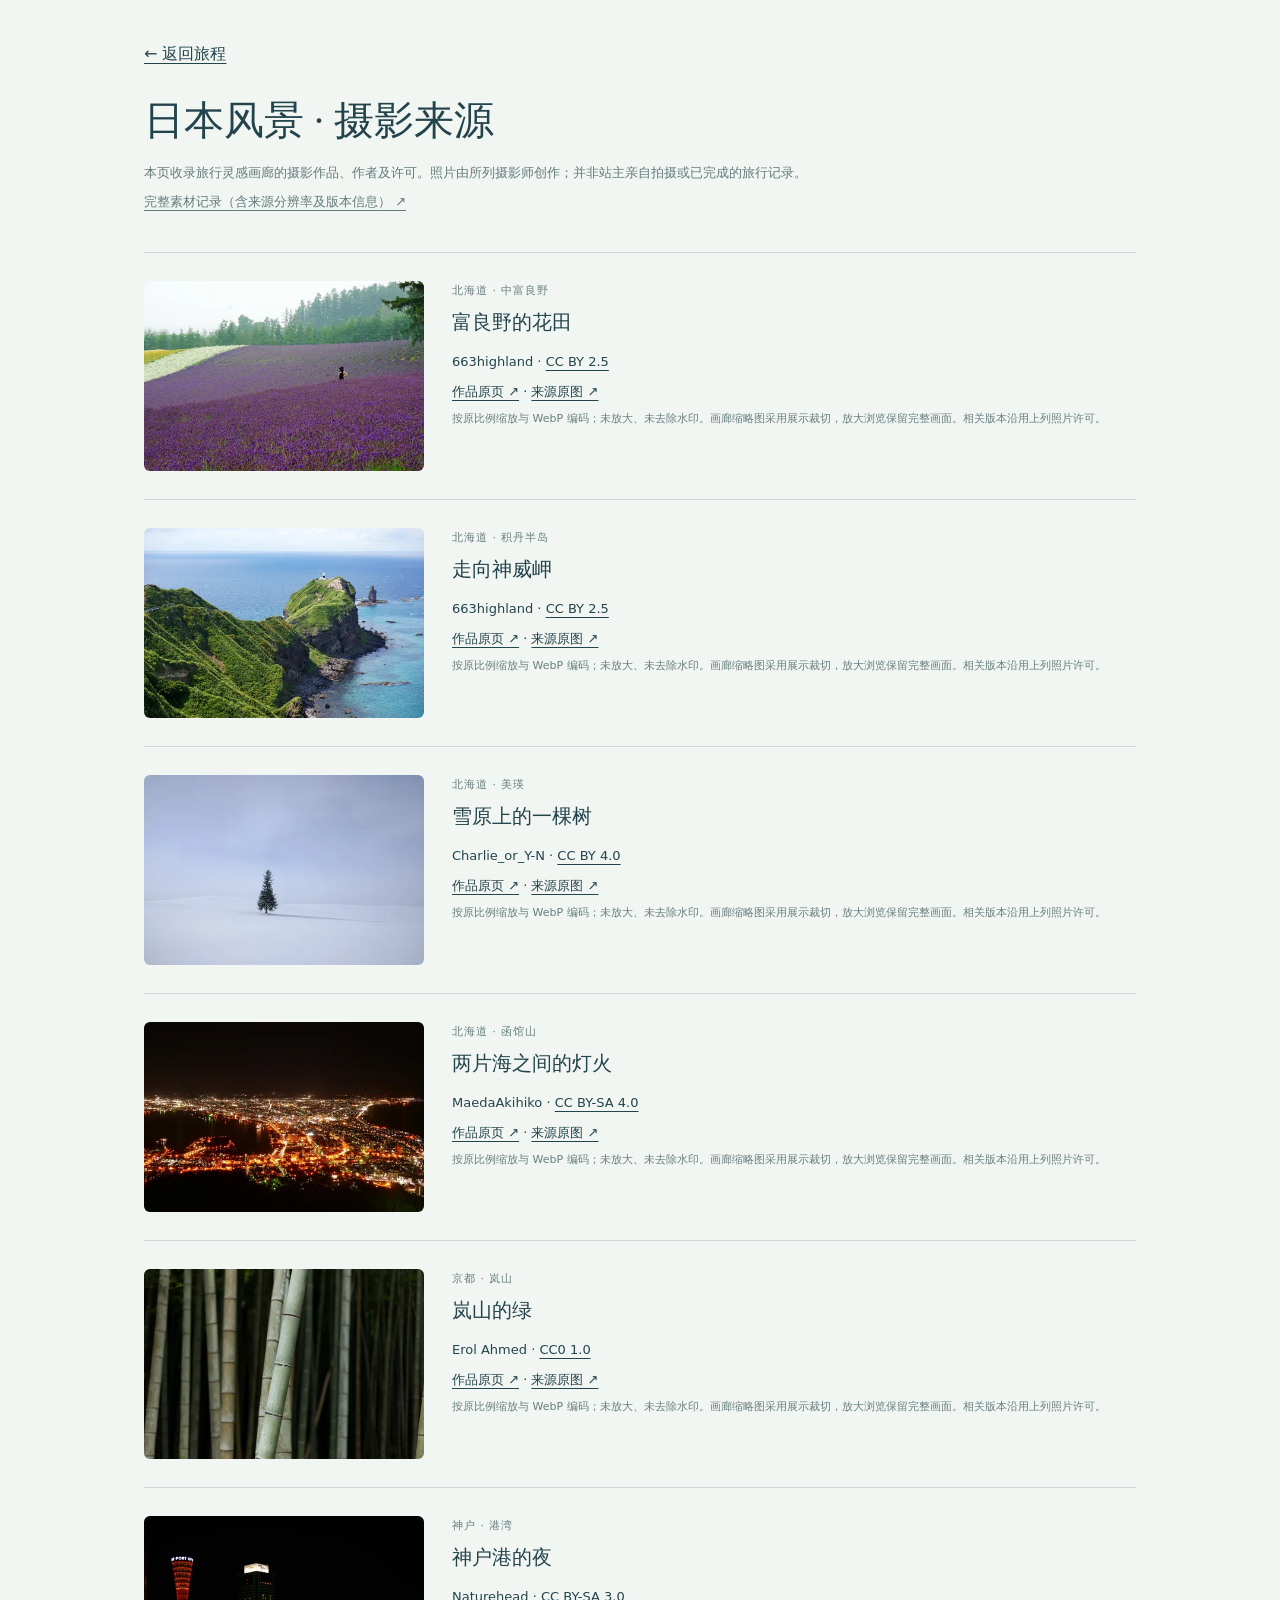
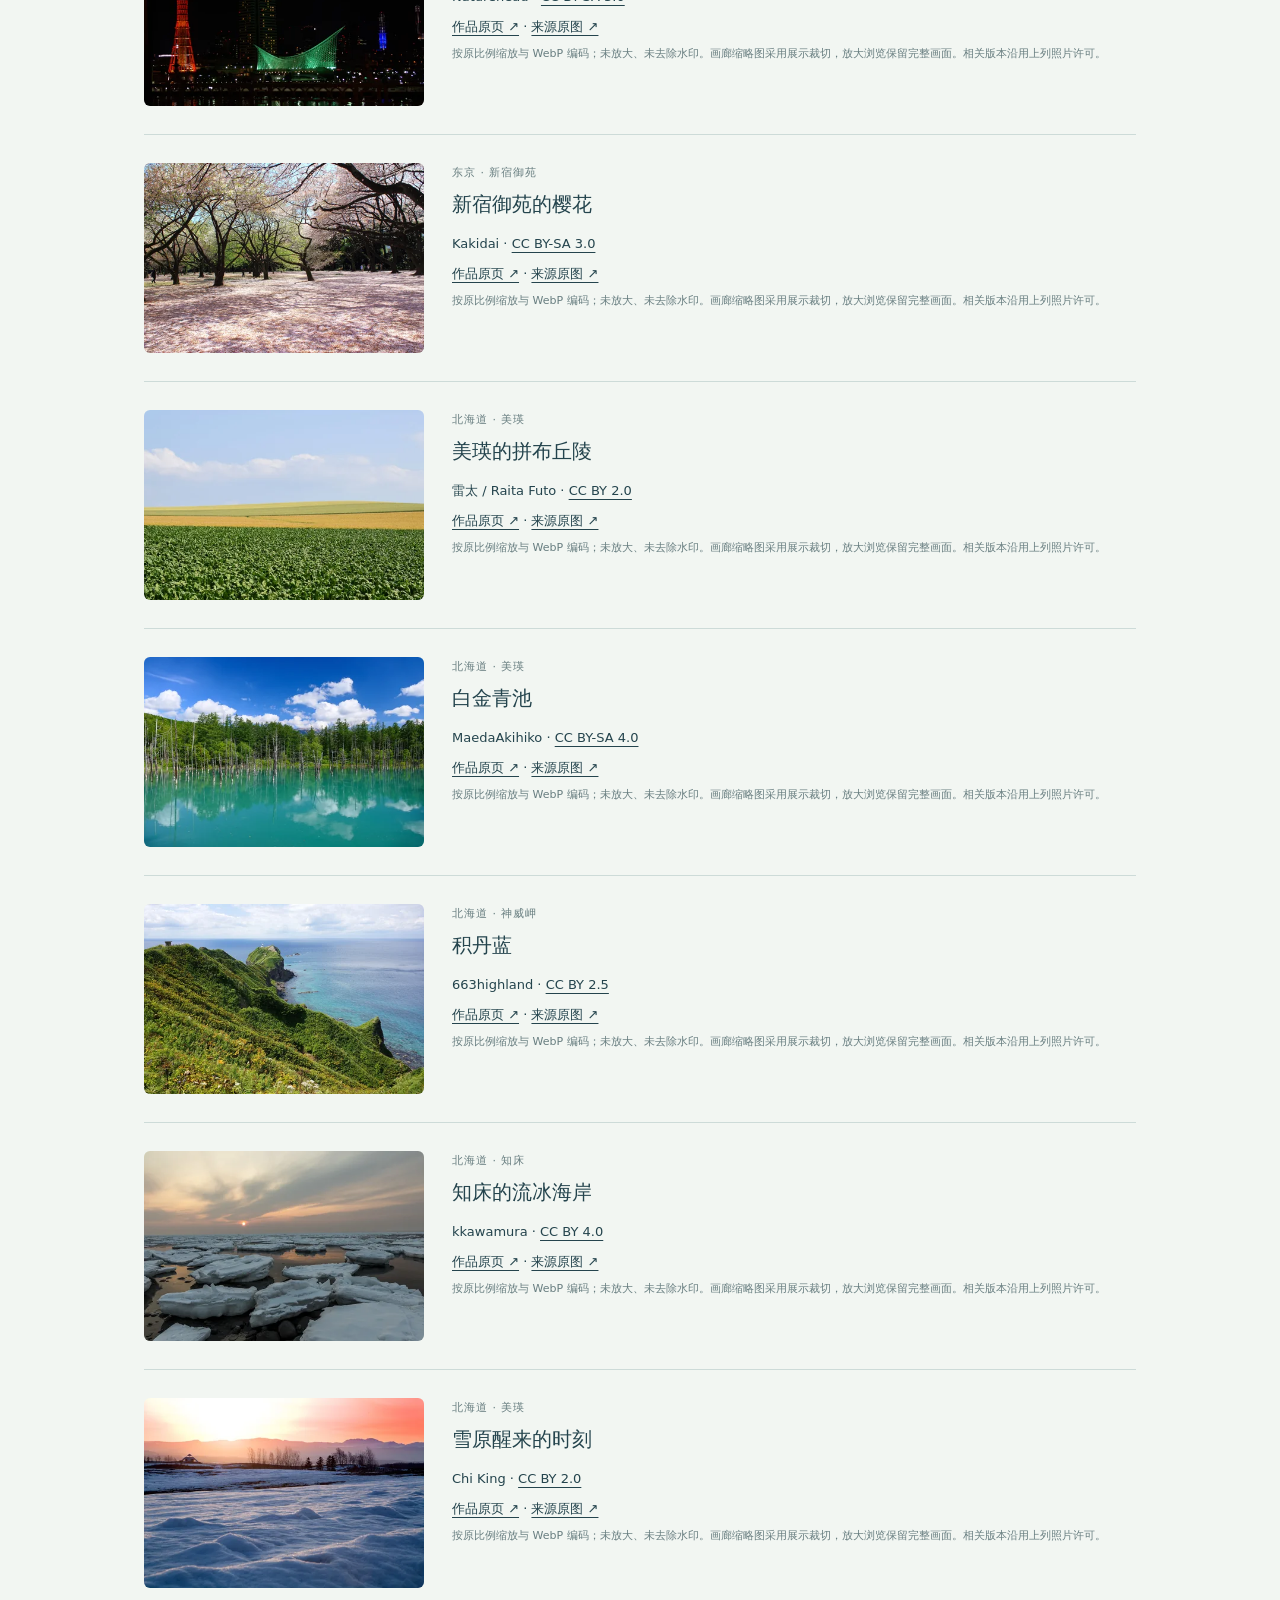
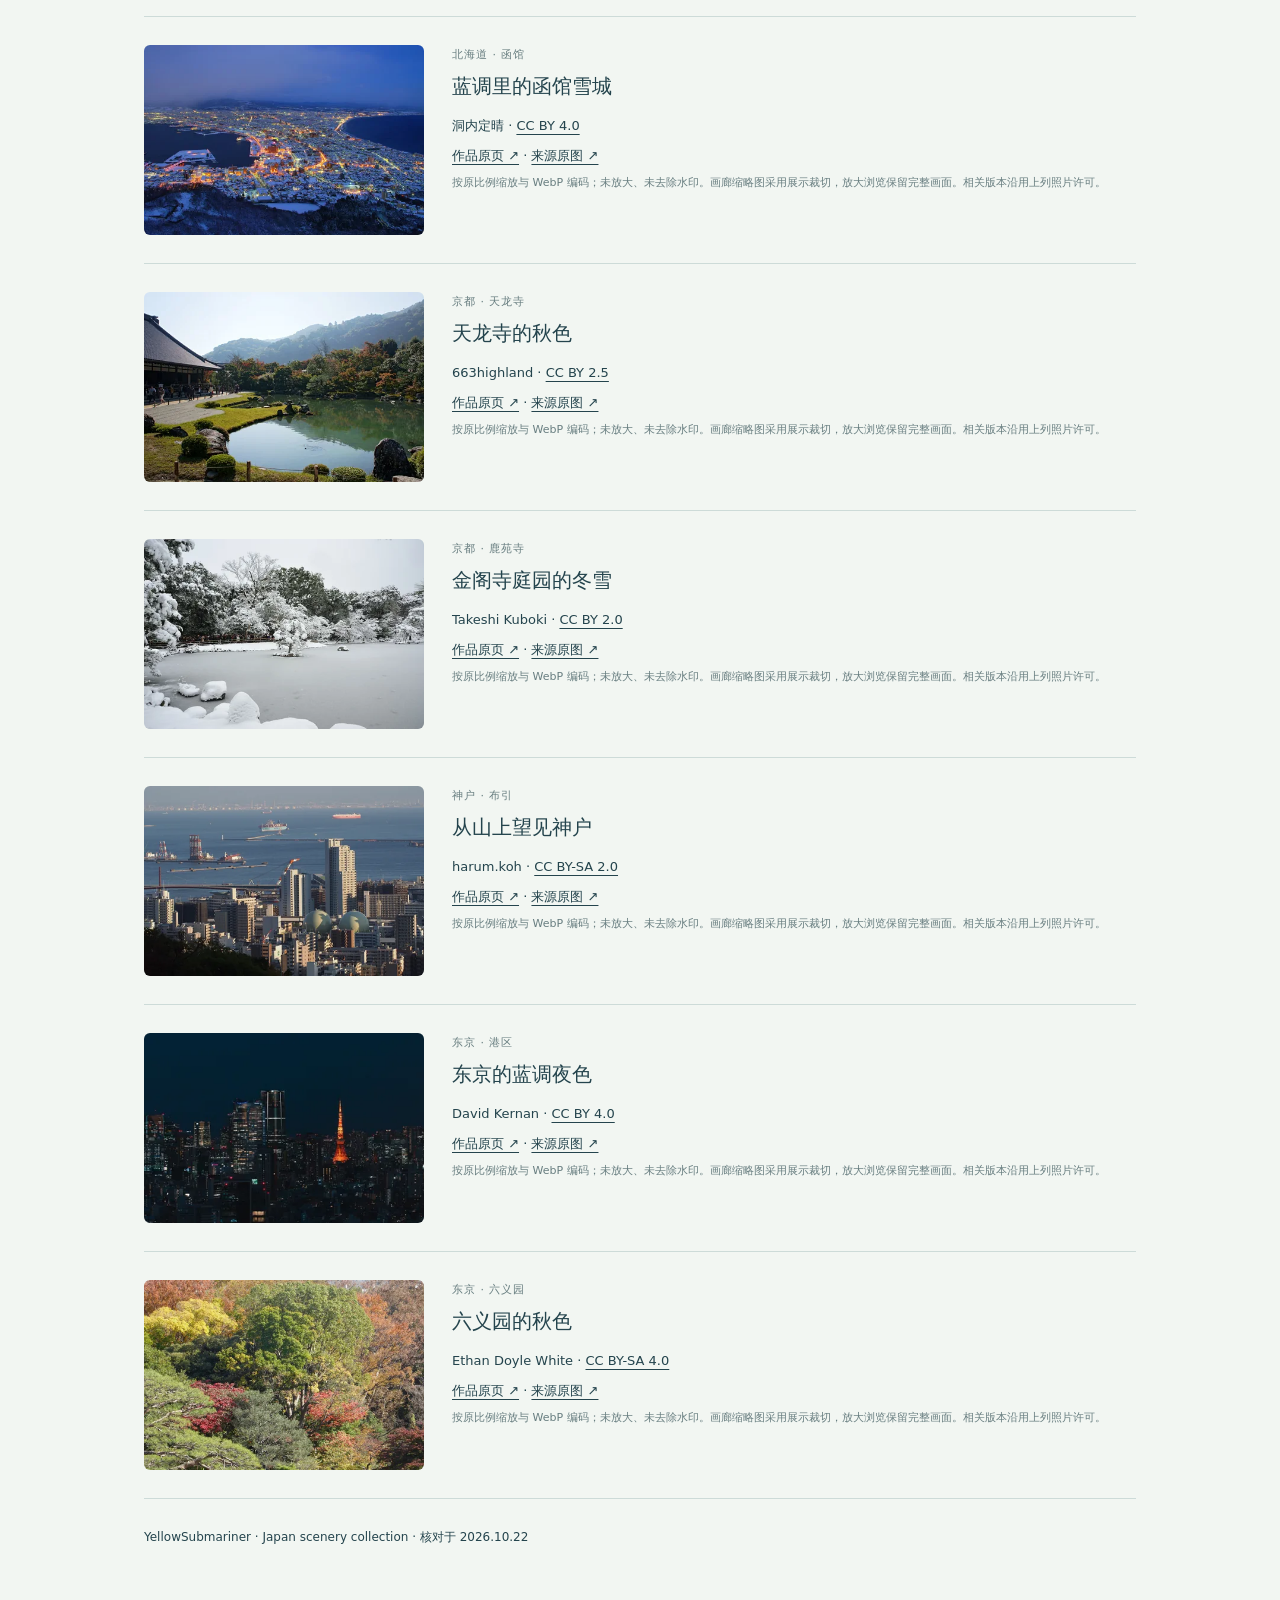
==== japan-photo-credits.html @ a2bd2152 "Add an HD Japan landscape gallery with seasonal and city collections" ====
<!doctype html><html lang="zh-CN"><head><meta charset="utf-8"><meta name="viewport" content="width=device-width,initial-scale=1"><title>日本风景 · 摄影来源 | YellowSubmariner</title><link rel="icon" href="assets/submarine.svg" type="image/svg+xml"><style>*{box-sizing:border-box}body{margin:0;background:#f2f6f2;color:#24444d;font-family:system-ui,sans-serif;line-height:1.8}main{max-width:1040px;margin:0 auto;padding:40px 24px 70px}a{color:inherit;text-underline-offset:4px}h1{font:400 clamp(26px,4vw,40px)/1.4 Georgia,serif;margin:24px 0 12px}h2{font-size:20px;font-weight:500;margin:4px 0 10px}header{padding-bottom:32px;border-bottom:1px solid #cddbd8}header p{font-size:13px;color:#647b7d;max-width:720px}article{display:grid;grid-template-columns:280px 1fr;gap:28px;padding:28px 0;border-bottom:1px solid #cddbd8}img{width:100%;height:190px;object-fit:cover;border-radius:6px;display:block}.place{font-size:11px;letter-spacing:1px;color:#687e80;margin:0}p{font-size:13px;margin:6px 0}.detail{font-size:11px;color:#687e80}footer{margin-top:28px;font-size:12px}@media(max-width:600px){main{padding:25px 20px 50px}article{grid-template-columns:1fr;gap:16px}img{height:auto;aspect-ratio:3/2}}@media(prefers-color-scheme:dark){body{background:#1c343e;color:#deebeb}header,article{border-color:#3b535d}header p,.detail,.place{color:#a4b9bc}}</style></head><body><main><header><a href="index.html#journey">← 返回旅程</a><h1>日本风景 · 摄影来源</h1><p>本页收录旅行灵感画廊的摄影作品、作者及许可。照片由所列摄影师创作；并非站主亲自拍摄或已完成的旅行记录。</p><p><a href="assets/japan-gallery/sources.json">完整素材记录（含来源分辨率及版本信息） ↗</a></p></header><article><a class="photo" href="https://commons.wikimedia.org/wiki/File:140726_Farm_Tomita_Nakafurano_Hokkaido_Japan01s3.jpg" target="_blank" rel="noopener noreferrer"><img src="assets/japan-gallery/furano-lavender-480.webp" alt="富良野的花田" width="480" height="320" loading="lazy"></a><div><p class="place">北海道 · 中富良野</p><h2>富良野的花田</h2><p>663highland · <a href="https://creativecommons.org/licenses/by/2.5/" target="_blank" rel="noopener noreferrer">CC BY 2.5</a></p><p><a href="https://commons.wikimedia.org/wiki/File:140726_Farm_Tomita_Nakafurano_Hokkaido_Japan01s3.jpg" target="_blank" rel="noopener noreferrer">作品原页 ↗</a> · <a href="https://upload.wikimedia.org/wikipedia/commons/8/8a/140726_Farm_Tomita_Nakafurano_Hokkaido_Japan01s3.jpg" target="_blank" rel="noopener noreferrer">来源原图 ↗</a></p><p class="detail">按原比例缩放与 WebP 编码；未放大、未去除水印。画廊缩略图采用展示裁切，放大浏览保留完整画面。相关版本沿用上列照片许可。</p></div></article><article><a class="photo" href="https://commons.wikimedia.org/wiki/File:130823_Cape_Kamui_Shakotan_Hokkaido_Japan01s3.jpg" target="_blank" rel="noopener noreferrer"><img src="assets/japan-gallery/cape-kamui-480.webp" alt="走向神威岬" width="480" height="320" loading="lazy"></a><div><p class="place">北海道 · 积丹半岛</p><h2>走向神威岬</h2><p>663highland · <a href="https://creativecommons.org/licenses/by/2.5/" target="_blank" rel="noopener noreferrer">CC BY 2.5</a></p><p><a href="https://commons.wikimedia.org/wiki/File:130823_Cape_Kamui_Shakotan_Hokkaido_Japan01s3.jpg" target="_blank" rel="noopener noreferrer">作品原页 ↗</a> · <a href="https://upload.wikimedia.org/wikipedia/commons/f/fc/130823_Cape_Kamui_Shakotan_Hokkaido_Japan01s3.jpg" target="_blank" rel="noopener noreferrer">来源原图 ↗</a></p><p class="detail">按原比例缩放与 WebP 编码；未放大、未去除水印。画廊缩略图采用展示裁切，放大浏览保留完整画面。相关版本沿用上列照片许可。</p></div></article><article><a class="photo" href="https://search.find47.jp/ja/i/BRyYR" target="_blank" rel="noopener noreferrer"><img src="assets/japan-gallery/biei-snow-tree-480.webp" alt="雪原上的一棵树" width="480" height="320" loading="lazy"></a><div><p class="place">北海道 · 美瑛</p><h2>雪原上的一棵树</h2><p>Charlie_or_Y-N · <a href="https://creativecommons.org/licenses/by/4.0/" target="_blank" rel="noopener noreferrer">CC BY 4.0</a></p><p><a href="https://search.find47.jp/ja/i/BRyYR" target="_blank" rel="noopener noreferrer">作品原页 ↗</a> · <a href="https://find47.jp/uploads/image_file/content/000/003/243/xl.jpg" target="_blank" rel="noopener noreferrer">来源原图 ↗</a></p><p class="detail">按原比例缩放与 WebP 编码；未放大、未去除水印。画廊缩略图采用展示裁切，放大浏览保留完整画面。相关版本沿用上列照片许可。</p></div></article><article><a class="photo" href="https://commons.wikimedia.org/wiki/File:Mount-Hakodate_Night-view.jpg" target="_blank" rel="noopener noreferrer"><img src="assets/japan-gallery/hakodate-blue-hour-480.webp" alt="两片海之间的灯火" width="480" height="320" loading="lazy"></a><div><p class="place">北海道 · 函馆山</p><h2>两片海之间的灯火</h2><p>MaedaAkihiko · <a href="https://creativecommons.org/licenses/by-sa/4.0/" target="_blank" rel="noopener noreferrer">CC BY-SA 4.0</a></p><p><a href="https://commons.wikimedia.org/wiki/File:Mount-Hakodate_Night-view.jpg" target="_blank" rel="noopener noreferrer">作品原页 ↗</a> · <a href="https://upload.wikimedia.org/wikipedia/commons/6/66/Mount-Hakodate_Night-view.jpg" target="_blank" rel="noopener noreferrer">来源原图 ↗</a></p><p class="detail">按原比例缩放与 WebP 编码；未放大、未去除水印。画廊缩略图采用展示裁切，放大浏览保留完整画面。相关版本沿用上列照片许可。</p></div></article><article><a class="photo" href="https://commons.wikimedia.org/wiki/File:Arashiyama_Bamboo_Grove_(Unsplash).jpg" target="_blank" rel="noopener noreferrer"><img src="assets/japan-gallery/arashiyama-bamboo-480.webp" alt="岚山的绿" width="480" height="320" loading="lazy"></a><div><p class="place">京都 · 岚山</p><h2>岚山的绿</h2><p>Erol Ahmed · <a href="https://creativecommons.org/publicdomain/zero/1.0/" target="_blank" rel="noopener noreferrer">CC0 1.0</a></p><p><a href="https://commons.wikimedia.org/wiki/File:Arashiyama_Bamboo_Grove_(Unsplash).jpg" target="_blank" rel="noopener noreferrer">作品原页 ↗</a> · <a href="https://upload.wikimedia.org/wikipedia/commons/e/ef/Arashiyama_Bamboo_Grove_%28Unsplash%29.jpg" target="_blank" rel="noopener noreferrer">来源原图 ↗</a></p><p class="detail">按原比例缩放与 WebP 编码；未放大、未去除水印。画廊缩略图采用展示裁切，放大浏览保留完整画面。相关版本沿用上列照片许可。</p></div></article><article><a class="photo" href="https://commons.wikimedia.org/wiki/File:Port_of_Kobe_at_night.jpg" target="_blank" rel="noopener noreferrer"><img src="assets/japan-gallery/kobe-harbor-480.webp" alt="神户港的夜" width="480" height="320" loading="lazy"></a><div><p class="place">神户 · 港湾</p><h2>神户港的夜</h2><p>Naturehead · <a href="https://creativecommons.org/licenses/by-sa/3.0/" target="_blank" rel="noopener noreferrer">CC BY-SA 3.0</a></p><p><a href="https://commons.wikimedia.org/wiki/File:Port_of_Kobe_at_night.jpg" target="_blank" rel="noopener noreferrer">作品原页 ↗</a> · <a href="https://upload.wikimedia.org/wikipedia/commons/4/41/Port_of_Kobe_at_night.jpg" target="_blank" rel="noopener noreferrer">来源原图 ↗</a></p><p class="detail">按原比例缩放与 WebP 编码；未放大、未去除水印。画廊缩略图采用展示裁切，放大浏览保留完整画面。相关版本沿用上列照片许可。</p></div></article><article><a class="photo" href="https://commons.wikimedia.org/wiki/File:Shinjuku_Gyoen_National_Garden_-_sakura_2.JPG" target="_blank" rel="noopener noreferrer"><img src="assets/japan-gallery/shinjuku-sakura-480.webp" alt="新宿御苑的樱花" width="480" height="320" loading="lazy"></a><div><p class="place">东京 · 新宿御苑</p><h2>新宿御苑的樱花</h2><p>Kakidai · <a href="https://creativecommons.org/licenses/by-sa/3.0/" target="_blank" rel="noopener noreferrer">CC BY-SA 3.0</a></p><p><a href="https://commons.wikimedia.org/wiki/File:Shinjuku_Gyoen_National_Garden_-_sakura_2.JPG" target="_blank" rel="noopener noreferrer">作品原页 ↗</a> · <a href="https://upload.wikimedia.org/wikipedia/commons/a/aa/Shinjuku_Gyoen_National_Garden_-_sakura_2.JPG" target="_blank" rel="noopener noreferrer">来源原图 ↗</a></p><p class="detail">按原比例缩放与 WebP 编码；未放大、未去除水印。画廊缩略图采用展示裁切，放大浏览保留完整画面。相关版本沿用上列照片许可。</p></div></article><article><a class="photo" href="https://commons.wikimedia.org/wiki/File:Biei_colorful_crop_fields,_Hokkaido;_July_2017_(03).jpg" target="_blank" rel="noopener noreferrer"><img src="assets/japan-gallery/biei-fields-480.webp" alt="美瑛的拼布丘陵" width="480" height="320" loading="lazy"></a><div><p class="place">北海道 · 美瑛</p><h2>美瑛的拼布丘陵</h2><p>雷太 / Raita Futo · <a href="https://creativecommons.org/licenses/by/2.0/" target="_blank" rel="noopener noreferrer">CC BY 2.0</a></p><p><a href="https://commons.wikimedia.org/wiki/File:Biei_colorful_crop_fields,_Hokkaido;_July_2017_(03).jpg" target="_blank" rel="noopener noreferrer">作品原页 ↗</a> · <a href="https://upload.wikimedia.org/wikipedia/commons/d/d8/Biei_colorful_crop_fields%2C_Hokkaido%3B_July_2017_%2803%29.jpg" target="_blank" rel="noopener noreferrer">来源原图 ↗</a></p><p class="detail">按原比例缩放与 WebP 编码；未放大、未去除水印。画廊缩略图采用展示裁切，放大浏览保留完整画面。相关版本沿用上列照片许可。</p></div></article><article><a class="photo" href="https://commons.wikimedia.org/wiki/File:Shirogane-Blue-Pond_summer.jpg" target="_blank" rel="noopener noreferrer"><img src="assets/japan-gallery/blue-pond-480.webp" alt="白金青池" width="480" height="320" loading="lazy"></a><div><p class="place">北海道 · 美瑛</p><h2>白金青池</h2><p>MaedaAkihiko · <a href="https://creativecommons.org/licenses/by-sa/4.0/" target="_blank" rel="noopener noreferrer">CC BY-SA 4.0</a></p><p><a href="https://commons.wikimedia.org/wiki/File:Shirogane-Blue-Pond_summer.jpg" target="_blank" rel="noopener noreferrer">作品原页 ↗</a> · <a href="https://upload.wikimedia.org/wikipedia/commons/8/8a/Shirogane-Blue-Pond_summer.jpg" target="_blank" rel="noopener noreferrer">来源原图 ↗</a></p><p class="detail">按原比例缩放与 WebP 编码；未放大、未去除水印。画廊缩略图采用展示裁切，放大浏览保留完整画面。相关版本沿用上列照片许可。</p></div></article><article><a class="photo" href="https://commons.wikimedia.org/wiki/File:130823_Cape_Kamui_Shakotan_Hokkaido_Japan03s3.jpg" target="_blank" rel="noopener noreferrer"><img src="assets/japan-gallery/cape-kamui-sea-480.webp" alt="积丹蓝" width="480" height="320" loading="lazy"></a><div><p class="place">北海道 · 神威岬</p><h2>积丹蓝</h2><p>663highland · <a href="https://creativecommons.org/licenses/by/2.5/" target="_blank" rel="noopener noreferrer">CC BY 2.5</a></p><p><a href="https://commons.wikimedia.org/wiki/File:130823_Cape_Kamui_Shakotan_Hokkaido_Japan03s3.jpg" target="_blank" rel="noopener noreferrer">作品原页 ↗</a> · <a href="https://upload.wikimedia.org/wikipedia/commons/7/7e/130823_Cape_Kamui_Shakotan_Hokkaido_Japan03s3.jpg" target="_blank" rel="noopener noreferrer">来源原图 ↗</a></p><p class="detail">按原比例缩放与 WebP 编码；未放大、未去除水印。画廊缩略图采用展示裁切，放大浏览保留完整画面。相关版本沿用上列照片许可。</p></div></article><article><a class="photo" href="https://commons.wikimedia.org/wiki/File:Hokkaido-Drift_Ice-xl.jpg" target="_blank" rel="noopener noreferrer"><img src="assets/japan-gallery/shiretoko-drift-ice-480.webp" alt="知床的流冰海岸" width="480" height="320" loading="lazy"></a><div><p class="place">北海道 · 知床</p><h2>知床的流冰海岸</h2><p>kkawamura · <a href="https://creativecommons.org/licenses/by/4.0/" target="_blank" rel="noopener noreferrer">CC BY 4.0</a></p><p><a href="https://commons.wikimedia.org/wiki/File:Hokkaido-Drift_Ice-xl.jpg" target="_blank" rel="noopener noreferrer">作品原页 ↗</a> · <a href="https://upload.wikimedia.org/wikipedia/commons/f/fe/Hokkaido-Drift_Ice-xl.jpg" target="_blank" rel="noopener noreferrer">来源原图 ↗</a></p><p class="detail">按原比例缩放与 WebP 编码；未放大、未去除水印。画廊缩略图采用展示裁切，放大浏览保留完整画面。相关版本沿用上列照片许可。</p></div></article><article><a class="photo" href="https://commons.wikimedia.org/wiki/File:Biei_at_Dawn_(HOKKAIDO-JAPAN)_(2373832004).jpg" target="_blank" rel="noopener noreferrer"><img src="assets/japan-gallery/biei-snow-dawn-480.webp" alt="雪原醒来的时刻" width="480" height="320" loading="lazy"></a><div><p class="place">北海道 · 美瑛</p><h2>雪原醒来的时刻</h2><p>Chi King · <a href="https://creativecommons.org/licenses/by/2.0/" target="_blank" rel="noopener noreferrer">CC BY 2.0</a></p><p><a href="https://commons.wikimedia.org/wiki/File:Biei_at_Dawn_(HOKKAIDO-JAPAN)_(2373832004).jpg" target="_blank" rel="noopener noreferrer">作品原页 ↗</a> · <a href="https://upload.wikimedia.org/wikipedia/commons/f/ff/Biei_at_Dawn_%28HOKKAIDO-JAPAN%29_%282373832004%29.jpg" target="_blank" rel="noopener noreferrer">来源原图 ↗</a></p><p class="detail">按原比例缩放与 WebP 编码；未放大、未去除水印。画廊缩略图采用展示裁切，放大浏览保留完整画面。相关版本沿用上列照片许可。</p></div></article><article><a class="photo" href="https://commons.wikimedia.org/wiki/File:Hokkaido_Hakodate_night_view_xl.jpg" target="_blank" rel="noopener noreferrer"><img src="assets/japan-gallery/hakodate-night-480.webp" alt="蓝调里的函馆雪城" width="480" height="320" loading="lazy"></a><div><p class="place">北海道 · 函馆</p><h2>蓝调里的函馆雪城</h2><p>洞内定晴 · <a href="https://creativecommons.org/licenses/by/4.0/" target="_blank" rel="noopener noreferrer">CC BY 4.0</a></p><p><a href="https://commons.wikimedia.org/wiki/File:Hokkaido_Hakodate_night_view_xl.jpg" target="_blank" rel="noopener noreferrer">作品原页 ↗</a> · <a href="https://upload.wikimedia.org/wikipedia/commons/2/2a/Hokkaido_Hakodate_night_view_xl.jpg" target="_blank" rel="noopener noreferrer">来源原图 ↗</a></p><p class="detail">按原比例缩放与 WebP 编码；未放大、未去除水印。画廊缩略图采用展示裁切，放大浏览保留完整画面。相关版本沿用上列照片许可。</p></div></article><article><a class="photo" href="https://commons.wikimedia.org/wiki/File:Tenryuji_Kyoto01n4500.jpg" target="_blank" rel="noopener noreferrer"><img src="assets/japan-gallery/tenryuji-garden-480.webp" alt="天龙寺的秋色" width="480" height="320" loading="lazy"></a><div><p class="place">京都 · 天龙寺</p><h2>天龙寺的秋色</h2><p>663highland · <a href="https://creativecommons.org/licenses/by/2.5/" target="_blank" rel="noopener noreferrer">CC BY 2.5</a></p><p><a href="https://commons.wikimedia.org/wiki/File:Tenryuji_Kyoto01n4500.jpg" target="_blank" rel="noopener noreferrer">作品原页 ↗</a> · <a href="https://upload.wikimedia.org/wikipedia/commons/d/d1/Tenryuji_Kyoto01n4500.jpg" target="_blank" rel="noopener noreferrer">来源原图 ↗</a></p><p class="detail">按原比例缩放与 WebP 编码；未放大、未去除水印。画廊缩略图采用展示裁切，放大浏览保留完整画面。相关版本沿用上列照片许可。</p></div></article><article><a class="photo" href="https://commons.wikimedia.org/wiki/File:%E9%9B%AA%E3%81%AE%E9%87%91%E9%96%A3%E5%AF%BA_Kinkakuji_temple_in_snow_(5360144069).jpg" target="_blank" rel="noopener noreferrer"><img src="assets/japan-gallery/kinkakuji-snow-garden-480.webp" alt="金阁寺庭园的冬雪" width="480" height="320" loading="lazy"></a><div><p class="place">京都 · 鹿苑寺</p><h2>金阁寺庭园的冬雪</h2><p>Takeshi Kuboki · <a href="https://creativecommons.org/licenses/by/2.0/" target="_blank" rel="noopener noreferrer">CC BY 2.0</a></p><p><a href="https://commons.wikimedia.org/wiki/File:%E9%9B%AA%E3%81%AE%E9%87%91%E9%96%A3%E5%AF%BA_Kinkakuji_temple_in_snow_(5360144069).jpg" target="_blank" rel="noopener noreferrer">作品原页 ↗</a> · <a href="https://upload.wikimedia.org/wikipedia/commons/9/97/%E9%9B%AA%E3%81%AE%E9%87%91%E9%96%A3%E5%AF%BA_Kinkakuji_temple_in_snow_%285360144069%29.jpg" target="_blank" rel="noopener noreferrer">来源原图 ↗</a></p><p class="detail">按原比例缩放与 WebP 编码；未放大、未去除水印。画廊缩略图采用展示裁切，放大浏览保留完整画面。相关版本沿用上列照片许可。</p></div></article><article><a class="photo" href="https://commons.wikimedia.org/wiki/File:Kobe_city,_view_from_Nunobiki._(22524851657).jpg" target="_blank" rel="noopener noreferrer"><img src="assets/japan-gallery/kobe-nunobiki-480.webp" alt="从山上望见神户" width="480" height="320" loading="lazy"></a><div><p class="place">神户 · 布引</p><h2>从山上望见神户</h2><p>harum.koh · <a href="https://creativecommons.org/licenses/by-sa/2.0/" target="_blank" rel="noopener noreferrer">CC BY-SA 2.0</a></p><p><a href="https://commons.wikimedia.org/wiki/File:Kobe_city,_view_from_Nunobiki._(22524851657).jpg" target="_blank" rel="noopener noreferrer">作品原页 ↗</a> · <a href="https://upload.wikimedia.org/wikipedia/commons/1/13/Kobe_city%2C_view_from_Nunobiki._%2822524851657%29.jpg" target="_blank" rel="noopener noreferrer">来源原图 ↗</a></p><p class="detail">按原比例缩放与 WebP 编码；未放大、未去除水印。画廊缩略图采用展示裁切，放大浏览保留完整画面。相关版本沿用上列照片许可。</p></div></article><article><a class="photo" href="https://commons.wikimedia.org/wiki/File:Minato_City,_Tokyo,_Japan_(Night).jpg" target="_blank" rel="noopener noreferrer"><img src="assets/japan-gallery/tokyo-minato-night-480.webp" alt="东京的蓝调夜色" width="480" height="320" loading="lazy"></a><div><p class="place">东京 · 港区</p><h2>东京的蓝调夜色</h2><p>David Kernan · <a href="https://creativecommons.org/licenses/by/4.0/" target="_blank" rel="noopener noreferrer">CC BY 4.0</a></p><p><a href="https://commons.wikimedia.org/wiki/File:Minato_City,_Tokyo,_Japan_(Night).jpg" target="_blank" rel="noopener noreferrer">作品原页 ↗</a> · <a href="https://upload.wikimedia.org/wikipedia/commons/7/75/Minato_City%2C_Tokyo%2C_Japan_%28Night%29.jpg" target="_blank" rel="noopener noreferrer">来源原图 ↗</a></p><p class="detail">按原比例缩放与 WebP 编码；未放大、未去除水印。画廊缩略图采用展示裁切，放大浏览保留完整画面。相关版本沿用上列照片许可。</p></div></article><article><a class="photo" href="https://commons.wikimedia.org/wiki/File:Autumnal_Colour_at_Rikugi-en,_Tokyo.jpg" target="_blank" rel="noopener noreferrer"><img src="assets/japan-gallery/rikugien-autumn-480.webp" alt="六义园的秋色" width="480" height="320" loading="lazy"></a><div><p class="place">东京 · 六义园</p><h2>六义园的秋色</h2><p>Ethan Doyle White · <a href="https://creativecommons.org/licenses/by-sa/4.0/" target="_blank" rel="noopener noreferrer">CC BY-SA 4.0</a></p><p><a href="https://commons.wikimedia.org/wiki/File:Autumnal_Colour_at_Rikugi-en,_Tokyo.jpg" target="_blank" rel="noopener noreferrer">作品原页 ↗</a> · <a href="https://upload.wikimedia.org/wikipedia/commons/1/11/Autumnal_Colour_at_Rikugi-en%2C_Tokyo.jpg" target="_blank" rel="noopener noreferrer">来源原图 ↗</a></p><p class="detail">按原比例缩放与 WebP 编码；未放大、未去除水印。画廊缩略图采用展示裁切，放大浏览保留完整画面。相关版本沿用上列照片许可。</p></div></article><footer>YellowSubmariner · Japan scenery collection · 核对于 2026.10.22</footer></main></body></html>
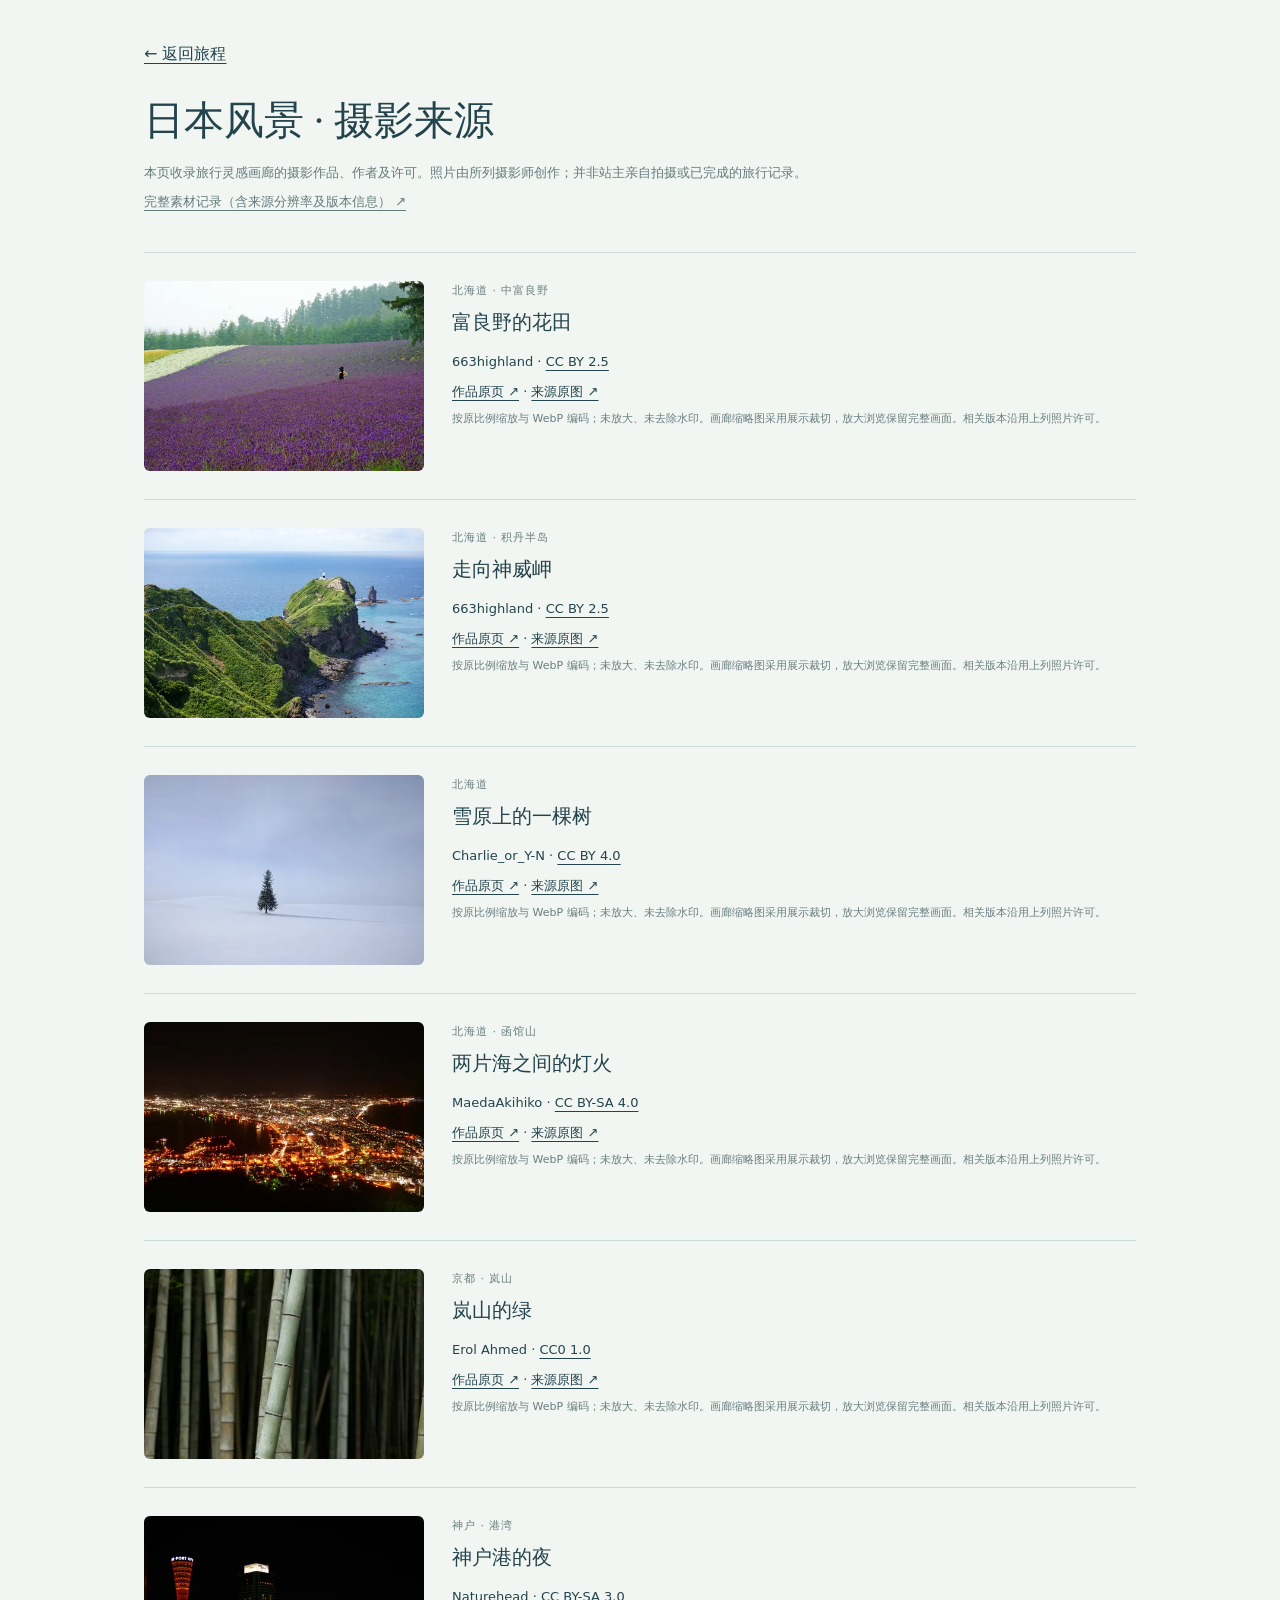
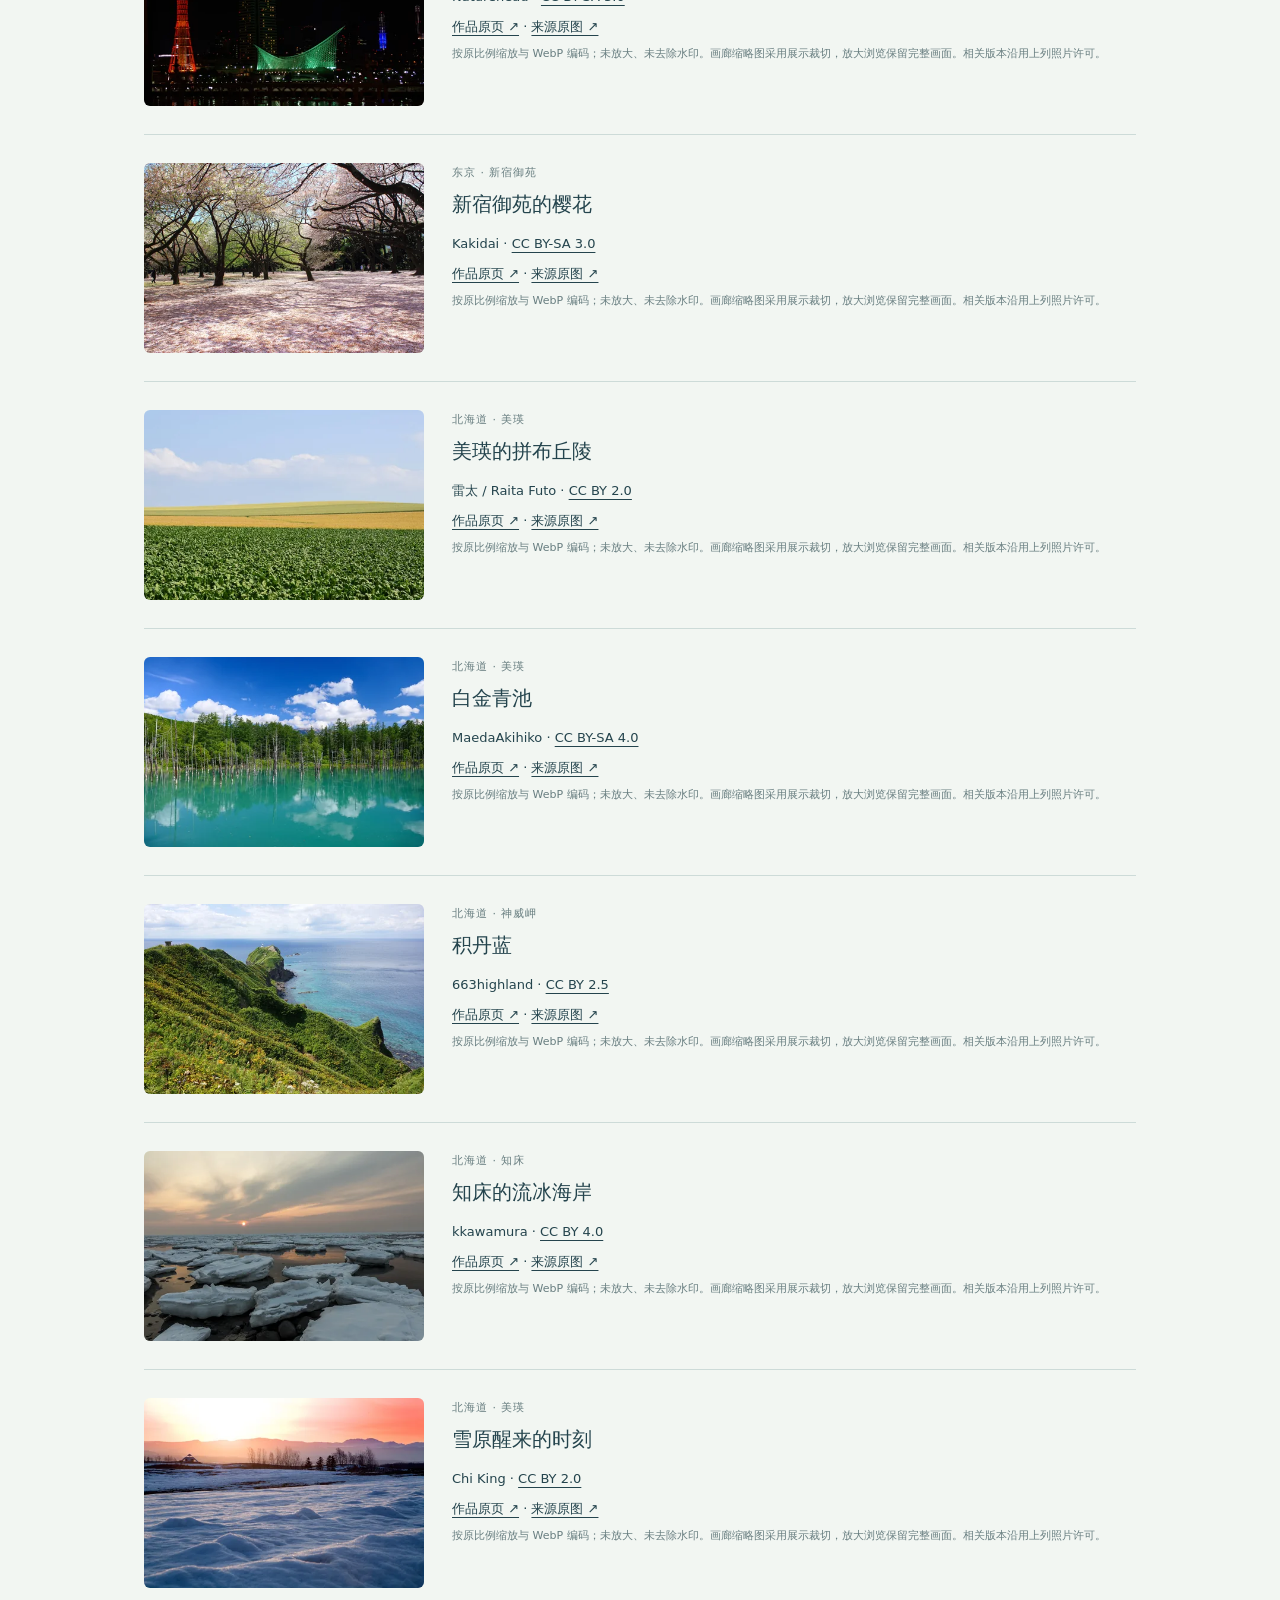
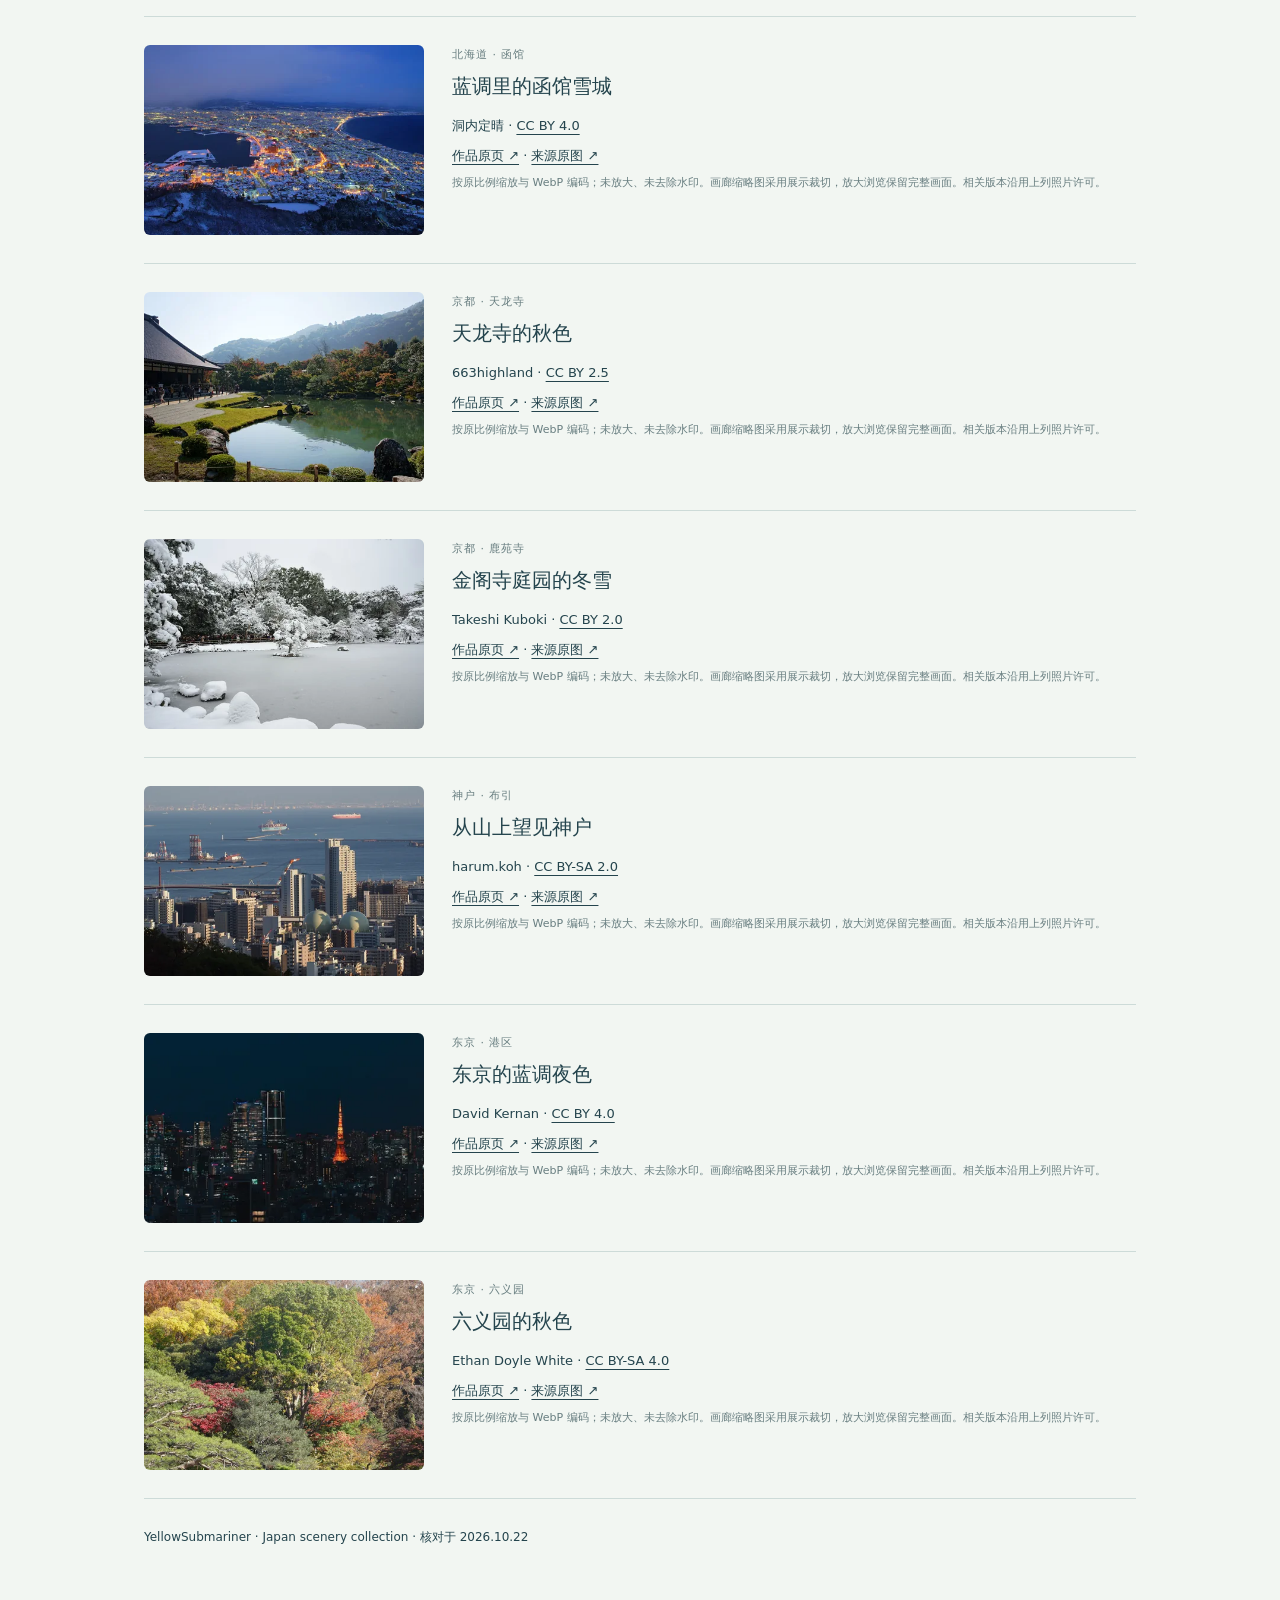
==== commit 28d82f12: "Use the verified Hokkaido location for the snow landscape" ====
--- a/japan-photo-credits.html
+++ b/japan-photo-credits.html
@@ -1 +1 @@
-<!doctype html><html lang="zh-CN"><head><meta charset="utf-8"><meta name="viewport" content="width=device-width,initial-scale=1"><title>日本风景 · 摄影来源 | YellowSubmariner</title><link rel="icon" href="assets/submarine.svg" type="image/svg+xml"><style>*{box-sizing:border-box}body{margin:0;background:#f2f6f2;color:#24444d;font-family:system-ui,sans-serif;line-height:1.8}main{max-width:1040px;margin:0 auto;padding:40px 24px 70px}a{color:inherit;text-underline-offset:4px}h1{font:400 clamp(26px,4vw,40px)/1.4 Georgia,serif;margin:24px 0 12px}h2{font-size:20px;font-weight:500;margin:4px 0 10px}header{padding-bottom:32px;border-bottom:1px solid #cddbd8}header p{font-size:13px;color:#647b7d;max-width:720px}article{display:grid;grid-template-columns:280px 1fr;gap:28px;padding:28px 0;border-bottom:1px solid #cddbd8}img{width:100%;height:190px;object-fit:cover;border-radius:6px;display:block}.place{font-size:11px;letter-spacing:1px;color:#687e80;margin:0}p{font-size:13px;margin:6px 0}.detail{font-size:11px;color:#687e80}footer{margin-top:28px;font-size:12px}@media(max-width:600px){main{padding:25px 20px 50px}article{grid-template-columns:1fr;gap:16px}img{height:auto;aspect-ratio:3/2}}@media(prefers-color-scheme:dark){body{background:#1c343e;color:#deebeb}header,article{border-color:#3b535d}header p,.detail,.place{color:#a4b9bc}}</style></head><body><main><header><a href="index.html#journey">← 返回旅程</a><h1>日本风景 · 摄影来源</h1><p>本页收录旅行灵感画廊的摄影作品、作者及许可。照片由所列摄影师创作；并非站主亲自拍摄或已完成的旅行记录。</p><p><a href="assets/japan-gallery/sources.json">完整素材记录（含来源分辨率及版本信息） ↗</a></p></header><article><a class="photo" href="https://commons.wikimedia.org/wiki/File:140726_Farm_Tomita_Nakafurano_Hokkaido_Japan01s3.jpg" target="_blank" rel="noopener noreferrer"><img src="assets/japan-gallery/furano-lavender-480.webp" alt="富良野的花田" width="480" height="320" loading="lazy"></a><div><p class="place">北海道 · 中富良野</p><h2>富良野的花田</h2><p>663highland · <a href="https://creativecommons.org/licenses/by/2.5/" target="_blank" rel="noopener noreferrer">CC BY 2.5</a></p><p><a href="https://commons.wikimedia.org/wiki/File:140726_Farm_Tomita_Nakafurano_Hokkaido_Japan01s3.jpg" target="_blank" rel="noopener noreferrer">作品原页 ↗</a> · <a href="https://upload.wikimedia.org/wikipedia/commons/8/8a/140726_Farm_Tomita_Nakafurano_Hokkaido_Japan01s3.jpg" target="_blank" rel="noopener noreferrer">来源原图 ↗</a></p><p class="detail">按原比例缩放与 WebP 编码；未放大、未去除水印。画廊缩略图采用展示裁切，放大浏览保留完整画面。相关版本沿用上列照片许可。</p></div></article><article><a class="photo" href="https://commons.wikimedia.org/wiki/File:130823_Cape_Kamui_Shakotan_Hokkaido_Japan01s3.jpg" target="_blank" rel="noopener noreferrer"><img src="assets/japan-gallery/cape-kamui-480.webp" alt="走向神威岬" width="480" height="320" loading="lazy"></a><div><p class="place">北海道 · 积丹半岛</p><h2>走向神威岬</h2><p>663highland · <a href="https://creativecommons.org/licenses/by/2.5/" target="_blank" rel="noopener noreferrer">CC BY 2.5</a></p><p><a href="https://commons.wikimedia.org/wiki/File:130823_Cape_Kamui_Shakotan_Hokkaido_Japan01s3.jpg" target="_blank" rel="noopener noreferrer">作品原页 ↗</a> · <a href="https://upload.wikimedia.org/wikipedia/commons/f/fc/130823_Cape_Kamui_Shakotan_Hokkaido_Japan01s3.jpg" target="_blank" rel="noopener noreferrer">来源原图 ↗</a></p><p class="detail">按原比例缩放与 WebP 编码；未放大、未去除水印。画廊缩略图采用展示裁切，放大浏览保留完整画面。相关版本沿用上列照片许可。</p></div></article><article><a class="photo" href="https://search.find47.jp/ja/i/BRyYR" target="_blank" rel="noopener noreferrer"><img src="assets/japan-gallery/biei-snow-tree-480.webp" alt="雪原上的一棵树" width="480" height="320" loading="lazy"></a><div><p class="place">北海道 · 美瑛</p><h2>雪原上的一棵树</h2><p>Charlie_or_Y-N · <a href="https://creativecommons.org/licenses/by/4.0/" target="_blank" rel="noopener noreferrer">CC BY 4.0</a></p><p><a href="https://search.find47.jp/ja/i/BRyYR" target="_blank" rel="noopener noreferrer">作品原页 ↗</a> · <a href="https://find47.jp/uploads/image_file/content/000/003/243/xl.jpg" target="_blank" rel="noopener noreferrer">来源原图 ↗</a></p><p class="detail">按原比例缩放与 WebP 编码；未放大、未去除水印。画廊缩略图采用展示裁切，放大浏览保留完整画面。相关版本沿用上列照片许可。</p></div></article><article><a class="photo" href="https://commons.wikimedia.org/wiki/File:Mount-Hakodate_Night-view.jpg" target="_blank" rel="noopener noreferrer"><img src="assets/japan-gallery/hakodate-blue-hour-480.webp" alt="两片海之间的灯火" width="480" height="320" loading="lazy"></a><div><p class="place">北海道 · 函馆山</p><h2>两片海之间的灯火</h2><p>MaedaAkihiko · <a href="https://creativecommons.org/licenses/by-sa/4.0/" target="_blank" rel="noopener noreferrer">CC BY-SA 4.0</a></p><p><a href="https://commons.wikimedia.org/wiki/File:Mount-Hakodate_Night-view.jpg" target="_blank" rel="noopener noreferrer">作品原页 ↗</a> · <a href="https://upload.wikimedia.org/wikipedia/commons/6/66/Mount-Hakodate_Night-view.jpg" target="_blank" rel="noopener noreferrer">来源原图 ↗</a></p><p class="detail">按原比例缩放与 WebP 编码；未放大、未去除水印。画廊缩略图采用展示裁切，放大浏览保留完整画面。相关版本沿用上列照片许可。</p></div></article><article><a class="photo" href="https://commons.wikimedia.org/wiki/File:Arashiyama_Bamboo_Grove_(Unsplash).jpg" target="_blank" rel="noopener noreferrer"><img src="assets/japan-gallery/arashiyama-bamboo-480.webp" alt="岚山的绿" width="480" height="320" loading="lazy"></a><div><p class="place">京都 · 岚山</p><h2>岚山的绿</h2><p>Erol Ahmed · <a href="https://creativecommons.org/publicdomain/zero/1.0/" target="_blank" rel="noopener noreferrer">CC0 1.0</a></p><p><a href="https://commons.wikimedia.org/wiki/File:Arashiyama_Bamboo_Grove_(Unsplash).jpg" target="_blank" rel="noopener noreferrer">作品原页 ↗</a> · <a href="https://upload.wikimedia.org/wikipedia/commons/e/ef/Arashiyama_Bamboo_Grove_%28Unsplash%29.jpg" target="_blank" rel="noopener noreferrer">来源原图 ↗</a></p><p class="detail">按原比例缩放与 WebP 编码；未放大、未去除水印。画廊缩略图采用展示裁切，放大浏览保留完整画面。相关版本沿用上列照片许可。</p></div></article><article><a class="photo" href="https://commons.wikimedia.org/wiki/File:Port_of_Kobe_at_night.jpg" target="_blank" rel="noopener noreferrer"><img src="assets/japan-gallery/kobe-harbor-480.webp" alt="神户港的夜" width="480" height="320" loading="lazy"></a><div><p class="place">神户 · 港湾</p><h2>神户港的夜</h2><p>Naturehead · <a href="https://creativecommons.org/licenses/by-sa/3.0/" target="_blank" rel="noopener noreferrer">CC BY-SA 3.0</a></p><p><a href="https://commons.wikimedia.org/wiki/File:Port_of_Kobe_at_night.jpg" target="_blank" rel="noopener noreferrer">作品原页 ↗</a> · <a href="https://upload.wikimedia.org/wikipedia/commons/4/41/Port_of_Kobe_at_night.jpg" target="_blank" rel="noopener noreferrer">来源原图 ↗</a></p><p class="detail">按原比例缩放与 WebP 编码；未放大、未去除水印。画廊缩略图采用展示裁切，放大浏览保留完整画面。相关版本沿用上列照片许可。</p></div></article><article><a class="photo" href="https://commons.wikimedia.org/wiki/File:Shinjuku_Gyoen_National_Garden_-_sakura_2.JPG" target="_blank" rel="noopener noreferrer"><img src="assets/japan-gallery/shinjuku-sakura-480.webp" alt="新宿御苑的樱花" width="480" height="320" loading="lazy"></a><div><p class="place">东京 · 新宿御苑</p><h2>新宿御苑的樱花</h2><p>Kakidai · <a href="https://creativecommons.org/licenses/by-sa/3.0/" target="_blank" rel="noopener noreferrer">CC BY-SA 3.0</a></p><p><a href="https://commons.wikimedia.org/wiki/File:Shinjuku_Gyoen_National_Garden_-_sakura_2.JPG" target="_blank" rel="noopener noreferrer">作品原页 ↗</a> · <a href="https://upload.wikimedia.org/wikipedia/commons/a/aa/Shinjuku_Gyoen_National_Garden_-_sakura_2.JPG" target="_blank" rel="noopener noreferrer">来源原图 ↗</a></p><p class="detail">按原比例缩放与 WebP 编码；未放大、未去除水印。画廊缩略图采用展示裁切，放大浏览保留完整画面。相关版本沿用上列照片许可。</p></div></article><article><a class="photo" href="https://commons.wikimedia.org/wiki/File:Biei_colorful_crop_fields,_Hokkaido;_July_2017_(03).jpg" target="_blank" rel="noopener noreferrer"><img src="assets/japan-gallery/biei-fields-480.webp" alt="美瑛的拼布丘陵" width="480" height="320" loading="lazy"></a><div><p class="place">北海道 · 美瑛</p><h2>美瑛的拼布丘陵</h2><p>雷太 / Raita Futo · <a href="https://creativecommons.org/licenses/by/2.0/" target="_blank" rel="noopener noreferrer">CC BY 2.0</a></p><p><a href="https://commons.wikimedia.org/wiki/File:Biei_colorful_crop_fields,_Hokkaido;_July_2017_(03).jpg" target="_blank" rel="noopener noreferrer">作品原页 ↗</a> · <a href="https://upload.wikimedia.org/wikipedia/commons/d/d8/Biei_colorful_crop_fields%2C_Hokkaido%3B_July_2017_%2803%29.jpg" target="_blank" rel="noopener noreferrer">来源原图 ↗</a></p><p class="detail">按原比例缩放与 WebP 编码；未放大、未去除水印。画廊缩略图采用展示裁切，放大浏览保留完整画面。相关版本沿用上列照片许可。</p></div></article><article><a class="photo" href="https://commons.wikimedia.org/wiki/File:Shirogane-Blue-Pond_summer.jpg" target="_blank" rel="noopener noreferrer"><img src="assets/japan-gallery/blue-pond-480.webp" alt="白金青池" width="480" height="320" loading="lazy"></a><div><p class="place">北海道 · 美瑛</p><h2>白金青池</h2><p>MaedaAkihiko · <a href="https://creativecommons.org/licenses/by-sa/4.0/" target="_blank" rel="noopener noreferrer">CC BY-SA 4.0</a></p><p><a href="https://commons.wikimedia.org/wiki/File:Shirogane-Blue-Pond_summer.jpg" target="_blank" rel="noopener noreferrer">作品原页 ↗</a> · <a href="https://upload.wikimedia.org/wikipedia/commons/8/8a/Shirogane-Blue-Pond_summer.jpg" target="_blank" rel="noopener noreferrer">来源原图 ↗</a></p><p class="detail">按原比例缩放与 WebP 编码；未放大、未去除水印。画廊缩略图采用展示裁切，放大浏览保留完整画面。相关版本沿用上列照片许可。</p></div></article><article><a class="photo" href="https://commons.wikimedia.org/wiki/File:130823_Cape_Kamui_Shakotan_Hokkaido_Japan03s3.jpg" target="_blank" rel="noopener noreferrer"><img src="assets/japan-gallery/cape-kamui-sea-480.webp" alt="积丹蓝" width="480" height="320" loading="lazy"></a><div><p class="place">北海道 · 神威岬</p><h2>积丹蓝</h2><p>663highland · <a href="https://creativecommons.org/licenses/by/2.5/" target="_blank" rel="noopener noreferrer">CC BY 2.5</a></p><p><a href="https://commons.wikimedia.org/wiki/File:130823_Cape_Kamui_Shakotan_Hokkaido_Japan03s3.jpg" target="_blank" rel="noopener noreferrer">作品原页 ↗</a> · <a href="https://upload.wikimedia.org/wikipedia/commons/7/7e/130823_Cape_Kamui_Shakotan_Hokkaido_Japan03s3.jpg" target="_blank" rel="noopener noreferrer">来源原图 ↗</a></p><p class="detail">按原比例缩放与 WebP 编码；未放大、未去除水印。画廊缩略图采用展示裁切，放大浏览保留完整画面。相关版本沿用上列照片许可。</p></div></article><article><a class="photo" href="https://commons.wikimedia.org/wiki/File:Hokkaido-Drift_Ice-xl.jpg" target="_blank" rel="noopener noreferrer"><img src="assets/japan-gallery/shiretoko-drift-ice-480.webp" alt="知床的流冰海岸" width="480" height="320" loading="lazy"></a><div><p class="place">北海道 · 知床</p><h2>知床的流冰海岸</h2><p>kkawamura · <a href="https://creativecommons.org/licenses/by/4.0/" target="_blank" rel="noopener noreferrer">CC BY 4.0</a></p><p><a href="https://commons.wikimedia.org/wiki/File:Hokkaido-Drift_Ice-xl.jpg" target="_blank" rel="noopener noreferrer">作品原页 ↗</a> · <a href="https://upload.wikimedia.org/wikipedia/commons/f/fe/Hokkaido-Drift_Ice-xl.jpg" target="_blank" rel="noopener noreferrer">来源原图 ↗</a></p><p class="detail">按原比例缩放与 WebP 编码；未放大、未去除水印。画廊缩略图采用展示裁切，放大浏览保留完整画面。相关版本沿用上列照片许可。</p></div></article><article><a class="photo" href="https://commons.wikimedia.org/wiki/File:Biei_at_Dawn_(HOKKAIDO-JAPAN)_(2373832004).jpg" target="_blank" rel="noopener noreferrer"><img src="assets/japan-gallery/biei-snow-dawn-480.webp" alt="雪原醒来的时刻" width="480" height="320" loading="lazy"></a><div><p class="place">北海道 · 美瑛</p><h2>雪原醒来的时刻</h2><p>Chi King · <a href="https://creativecommons.org/licenses/by/2.0/" target="_blank" rel="noopener noreferrer">CC BY 2.0</a></p><p><a href="https://commons.wikimedia.org/wiki/File:Biei_at_Dawn_(HOKKAIDO-JAPAN)_(2373832004).jpg" target="_blank" rel="noopener noreferrer">作品原页 ↗</a> · <a href="https://upload.wikimedia.org/wikipedia/commons/f/ff/Biei_at_Dawn_%28HOKKAIDO-JAPAN%29_%282373832004%29.jpg" target="_blank" rel="noopener noreferrer">来源原图 ↗</a></p><p class="detail">按原比例缩放与 WebP 编码；未放大、未去除水印。画廊缩略图采用展示裁切，放大浏览保留完整画面。相关版本沿用上列照片许可。</p></div></article><article><a class="photo" href="https://commons.wikimedia.org/wiki/File:Hokkaido_Hakodate_night_view_xl.jpg" target="_blank" rel="noopener noreferrer"><img src="assets/japan-gallery/hakodate-night-480.webp" alt="蓝调里的函馆雪城" width="480" height="320" loading="lazy"></a><div><p class="place">北海道 · 函馆</p><h2>蓝调里的函馆雪城</h2><p>洞内定晴 · <a href="https://creativecommons.org/licenses/by/4.0/" target="_blank" rel="noopener noreferrer">CC BY 4.0</a></p><p><a href="https://commons.wikimedia.org/wiki/File:Hokkaido_Hakodate_night_view_xl.jpg" target="_blank" rel="noopener noreferrer">作品原页 ↗</a> · <a href="https://upload.wikimedia.org/wikipedia/commons/2/2a/Hokkaido_Hakodate_night_view_xl.jpg" target="_blank" rel="noopener noreferrer">来源原图 ↗</a></p><p class="detail">按原比例缩放与 WebP 编码；未放大、未去除水印。画廊缩略图采用展示裁切，放大浏览保留完整画面。相关版本沿用上列照片许可。</p></div></article><article><a class="photo" href="https://commons.wikimedia.org/wiki/File:Tenryuji_Kyoto01n4500.jpg" target="_blank" rel="noopener noreferrer"><img src="assets/japan-gallery/tenryuji-garden-480.webp" alt="天龙寺的秋色" width="480" height="320" loading="lazy"></a><div><p class="place">京都 · 天龙寺</p><h2>天龙寺的秋色</h2><p>663highland · <a href="https://creativecommons.org/licenses/by/2.5/" target="_blank" rel="noopener noreferrer">CC BY 2.5</a></p><p><a href="https://commons.wikimedia.org/wiki/File:Tenryuji_Kyoto01n4500.jpg" target="_blank" rel="noopener noreferrer">作品原页 ↗</a> · <a href="https://upload.wikimedia.org/wikipedia/commons/d/d1/Tenryuji_Kyoto01n4500.jpg" target="_blank" rel="noopener noreferrer">来源原图 ↗</a></p><p class="detail">按原比例缩放与 WebP 编码；未放大、未去除水印。画廊缩略图采用展示裁切，放大浏览保留完整画面。相关版本沿用上列照片许可。</p></div></article><article><a class="photo" href="https://commons.wikimedia.org/wiki/File:%E9%9B%AA%E3%81%AE%E9%87%91%E9%96%A3%E5%AF%BA_Kinkakuji_temple_in_snow_(5360144069).jpg" target="_blank" rel="noopener noreferrer"><img src="assets/japan-gallery/kinkakuji-snow-garden-480.webp" alt="金阁寺庭园的冬雪" width="480" height="320" loading="lazy"></a><div><p class="place">京都 · 鹿苑寺</p><h2>金阁寺庭园的冬雪</h2><p>Takeshi Kuboki · <a href="https://creativecommons.org/licenses/by/2.0/" target="_blank" rel="noopener noreferrer">CC BY 2.0</a></p><p><a href="https://commons.wikimedia.org/wiki/File:%E9%9B%AA%E3%81%AE%E9%87%91%E9%96%A3%E5%AF%BA_Kinkakuji_temple_in_snow_(5360144069).jpg" target="_blank" rel="noopener noreferrer">作品原页 ↗</a> · <a href="https://upload.wikimedia.org/wikipedia/commons/9/97/%E9%9B%AA%E3%81%AE%E9%87%91%E9%96%A3%E5%AF%BA_Kinkakuji_temple_in_snow_%285360144069%29.jpg" target="_blank" rel="noopener noreferrer">来源原图 ↗</a></p><p class="detail">按原比例缩放与 WebP 编码；未放大、未去除水印。画廊缩略图采用展示裁切，放大浏览保留完整画面。相关版本沿用上列照片许可。</p></div></article><article><a class="photo" href="https://commons.wikimedia.org/wiki/File:Kobe_city,_view_from_Nunobiki._(22524851657).jpg" target="_blank" rel="noopener noreferrer"><img src="assets/japan-gallery/kobe-nunobiki-480.webp" alt="从山上望见神户" width="480" height="320" loading="lazy"></a><div><p class="place">神户 · 布引</p><h2>从山上望见神户</h2><p>harum.koh · <a href="https://creativecommons.org/licenses/by-sa/2.0/" target="_blank" rel="noopener noreferrer">CC BY-SA 2.0</a></p><p><a href="https://commons.wikimedia.org/wiki/File:Kobe_city,_view_from_Nunobiki._(22524851657).jpg" target="_blank" rel="noopener noreferrer">作品原页 ↗</a> · <a href="https://upload.wikimedia.org/wikipedia/commons/1/13/Kobe_city%2C_view_from_Nunobiki._%2822524851657%29.jpg" target="_blank" rel="noopener noreferrer">来源原图 ↗</a></p><p class="detail">按原比例缩放与 WebP 编码；未放大、未去除水印。画廊缩略图采用展示裁切，放大浏览保留完整画面。相关版本沿用上列照片许可。</p></div></article><article><a class="photo" href="https://commons.wikimedia.org/wiki/File:Minato_City,_Tokyo,_Japan_(Night).jpg" target="_blank" rel="noopener noreferrer"><img src="assets/japan-gallery/tokyo-minato-night-480.webp" alt="东京的蓝调夜色" width="480" height="320" loading="lazy"></a><div><p class="place">东京 · 港区</p><h2>东京的蓝调夜色</h2><p>David Kernan · <a href="https://creativecommons.org/licenses/by/4.0/" target="_blank" rel="noopener noreferrer">CC BY 4.0</a></p><p><a href="https://commons.wikimedia.org/wiki/File:Minato_City,_Tokyo,_Japan_(Night).jpg" target="_blank" rel="noopener noreferrer">作品原页 ↗</a> · <a href="https://upload.wikimedia.org/wikipedia/commons/7/75/Minato_City%2C_Tokyo%2C_Japan_%28Night%29.jpg" target="_blank" rel="noopener noreferrer">来源原图 ↗</a></p><p class="detail">按原比例缩放与 WebP 编码；未放大、未去除水印。画廊缩略图采用展示裁切，放大浏览保留完整画面。相关版本沿用上列照片许可。</p></div></article><article><a class="photo" href="https://commons.wikimedia.org/wiki/File:Autumnal_Colour_at_Rikugi-en,_Tokyo.jpg" target="_blank" rel="noopener noreferrer"><img src="assets/japan-gallery/rikugien-autumn-480.webp" alt="六义园的秋色" width="480" height="320" loading="lazy"></a><div><p class="place">东京 · 六义园</p><h2>六义园的秋色</h2><p>Ethan Doyle White · <a href="https://creativecommons.org/licenses/by-sa/4.0/" target="_blank" rel="noopener noreferrer">CC BY-SA 4.0</a></p><p><a href="https://commons.wikimedia.org/wiki/File:Autumnal_Colour_at_Rikugi-en,_Tokyo.jpg" target="_blank" rel="noopener noreferrer">作品原页 ↗</a> · <a href="https://upload.wikimedia.org/wikipedia/commons/1/11/Autumnal_Colour_at_Rikugi-en%2C_Tokyo.jpg" target="_blank" rel="noopener noreferrer">来源原图 ↗</a></p><p class="detail">按原比例缩放与 WebP 编码；未放大、未去除水印。画廊缩略图采用展示裁切，放大浏览保留完整画面。相关版本沿用上列照片许可。</p></div></article><footer>YellowSubmariner · Japan scenery collection · 核对于 2026.10.22</footer></main></body></html>+<!doctype html><html lang="zh-CN"><head><meta charset="utf-8"><meta name="viewport" content="width=device-width,initial-scale=1"><title>日本风景 · 摄影来源 | YellowSubmariner</title><link rel="icon" href="assets/submarine.svg" type="image/svg+xml"><style>*{box-sizing:border-box}body{margin:0;background:#f2f6f2;color:#24444d;font-family:system-ui,sans-serif;line-height:1.8}main{max-width:1040px;margin:0 auto;padding:40px 24px 70px}a{color:inherit;text-underline-offset:4px}h1{font:400 clamp(26px,4vw,40px)/1.4 Georgia,serif;margin:24px 0 12px}h2{font-size:20px;font-weight:500;margin:4px 0 10px}header{padding-bottom:32px;border-bottom:1px solid #cddbd8}header p{font-size:13px;color:#647b7d;max-width:720px}article{display:grid;grid-template-columns:280px 1fr;gap:28px;padding:28px 0;border-bottom:1px solid #cddbd8}img{width:100%;height:190px;object-fit:cover;border-radius:6px;display:block}.place{font-size:11px;letter-spacing:1px;color:#687e80;margin:0}p{font-size:13px;margin:6px 0}.detail{font-size:11px;color:#687e80}footer{margin-top:28px;font-size:12px}@media(max-width:600px){main{padding:25px 20px 50px}article{grid-template-columns:1fr;gap:16px}img{height:auto;aspect-ratio:3/2}}@media(prefers-color-scheme:dark){body{background:#1c343e;color:#deebeb}header,article{border-color:#3b535d}header p,.detail,.place{color:#a4b9bc}}</style></head><body><main><header><a href="index.html#journey">← 返回旅程</a><h1>日本风景 · 摄影来源</h1><p>本页收录旅行灵感画廊的摄影作品、作者及许可。照片由所列摄影师创作；并非站主亲自拍摄或已完成的旅行记录。</p><p><a href="assets/japan-gallery/sources.json">完整素材记录（含来源分辨率及版本信息） ↗</a></p></header><article><a class="photo" href="https://commons.wikimedia.org/wiki/File:140726_Farm_Tomita_Nakafurano_Hokkaido_Japan01s3.jpg" target="_blank" rel="noopener noreferrer"><img src="assets/japan-gallery/furano-lavender-480.webp" alt="富良野的花田" width="480" height="320" loading="lazy"></a><div><p class="place">北海道 · 中富良野</p><h2>富良野的花田</h2><p>663highland · <a href="https://creativecommons.org/licenses/by/2.5/" target="_blank" rel="noopener noreferrer">CC BY 2.5</a></p><p><a href="https://commons.wikimedia.org/wiki/File:140726_Farm_Tomita_Nakafurano_Hokkaido_Japan01s3.jpg" target="_blank" rel="noopener noreferrer">作品原页 ↗</a> · <a href="https://upload.wikimedia.org/wikipedia/commons/8/8a/140726_Farm_Tomita_Nakafurano_Hokkaido_Japan01s3.jpg" target="_blank" rel="noopener noreferrer">来源原图 ↗</a></p><p class="detail">按原比例缩放与 WebP 编码；未放大、未去除水印。画廊缩略图采用展示裁切，放大浏览保留完整画面。相关版本沿用上列照片许可。</p></div></article><article><a class="photo" href="https://commons.wikimedia.org/wiki/File:130823_Cape_Kamui_Shakotan_Hokkaido_Japan01s3.jpg" target="_blank" rel="noopener noreferrer"><img src="assets/japan-gallery/cape-kamui-480.webp" alt="走向神威岬" width="480" height="320" loading="lazy"></a><div><p class="place">北海道 · 积丹半岛</p><h2>走向神威岬</h2><p>663highland · <a href="https://creativecommons.org/licenses/by/2.5/" target="_blank" rel="noopener noreferrer">CC BY 2.5</a></p><p><a href="https://commons.wikimedia.org/wiki/File:130823_Cape_Kamui_Shakotan_Hokkaido_Japan01s3.jpg" target="_blank" rel="noopener noreferrer">作品原页 ↗</a> · <a href="https://upload.wikimedia.org/wikipedia/commons/f/fc/130823_Cape_Kamui_Shakotan_Hokkaido_Japan01s3.jpg" target="_blank" rel="noopener noreferrer">来源原图 ↗</a></p><p class="detail">按原比例缩放与 WebP 编码；未放大、未去除水印。画廊缩略图采用展示裁切，放大浏览保留完整画面。相关版本沿用上列照片许可。</p></div></article><article><a class="photo" href="https://search.find47.jp/ja/i/BRyYR" target="_blank" rel="noopener noreferrer"><img src="assets/japan-gallery/biei-snow-tree-480.webp" alt="雪原上的一棵树" width="480" height="320" loading="lazy"></a><div><p class="place">北海道</p><h2>雪原上的一棵树</h2><p>Charlie_or_Y-N · <a href="https://creativecommons.org/licenses/by/4.0/" target="_blank" rel="noopener noreferrer">CC BY 4.0</a></p><p><a href="https://search.find47.jp/ja/i/BRyYR" target="_blank" rel="noopener noreferrer">作品原页 ↗</a> · <a href="https://find47.jp/uploads/image_file/content/000/003/243/xl.jpg" target="_blank" rel="noopener noreferrer">来源原图 ↗</a></p><p class="detail">按原比例缩放与 WebP 编码；未放大、未去除水印。画廊缩略图采用展示裁切，放大浏览保留完整画面。相关版本沿用上列照片许可。</p></div></article><article><a class="photo" href="https://commons.wikimedia.org/wiki/File:Mount-Hakodate_Night-view.jpg" target="_blank" rel="noopener noreferrer"><img src="assets/japan-gallery/hakodate-blue-hour-480.webp" alt="两片海之间的灯火" width="480" height="320" loading="lazy"></a><div><p class="place">北海道 · 函馆山</p><h2>两片海之间的灯火</h2><p>MaedaAkihiko · <a href="https://creativecommons.org/licenses/by-sa/4.0/" target="_blank" rel="noopener noreferrer">CC BY-SA 4.0</a></p><p><a href="https://commons.wikimedia.org/wiki/File:Mount-Hakodate_Night-view.jpg" target="_blank" rel="noopener noreferrer">作品原页 ↗</a> · <a href="https://upload.wikimedia.org/wikipedia/commons/6/66/Mount-Hakodate_Night-view.jpg" target="_blank" rel="noopener noreferrer">来源原图 ↗</a></p><p class="detail">按原比例缩放与 WebP 编码；未放大、未去除水印。画廊缩略图采用展示裁切，放大浏览保留完整画面。相关版本沿用上列照片许可。</p></div></article><article><a class="photo" href="https://commons.wikimedia.org/wiki/File:Arashiyama_Bamboo_Grove_(Unsplash).jpg" target="_blank" rel="noopener noreferrer"><img src="assets/japan-gallery/arashiyama-bamboo-480.webp" alt="岚山的绿" width="480" height="320" loading="lazy"></a><div><p class="place">京都 · 岚山</p><h2>岚山的绿</h2><p>Erol Ahmed · <a href="https://creativecommons.org/publicdomain/zero/1.0/" target="_blank" rel="noopener noreferrer">CC0 1.0</a></p><p><a href="https://commons.wikimedia.org/wiki/File:Arashiyama_Bamboo_Grove_(Unsplash).jpg" target="_blank" rel="noopener noreferrer">作品原页 ↗</a> · <a href="https://upload.wikimedia.org/wikipedia/commons/e/ef/Arashiyama_Bamboo_Grove_%28Unsplash%29.jpg" target="_blank" rel="noopener noreferrer">来源原图 ↗</a></p><p class="detail">按原比例缩放与 WebP 编码；未放大、未去除水印。画廊缩略图采用展示裁切，放大浏览保留完整画面。相关版本沿用上列照片许可。</p></div></article><article><a class="photo" href="https://commons.wikimedia.org/wiki/File:Port_of_Kobe_at_night.jpg" target="_blank" rel="noopener noreferrer"><img src="assets/japan-gallery/kobe-harbor-480.webp" alt="神户港的夜" width="480" height="320" loading="lazy"></a><div><p class="place">神户 · 港湾</p><h2>神户港的夜</h2><p>Naturehead · <a href="https://creativecommons.org/licenses/by-sa/3.0/" target="_blank" rel="noopener noreferrer">CC BY-SA 3.0</a></p><p><a href="https://commons.wikimedia.org/wiki/File:Port_of_Kobe_at_night.jpg" target="_blank" rel="noopener noreferrer">作品原页 ↗</a> · <a href="https://upload.wikimedia.org/wikipedia/commons/4/41/Port_of_Kobe_at_night.jpg" target="_blank" rel="noopener noreferrer">来源原图 ↗</a></p><p class="detail">按原比例缩放与 WebP 编码；未放大、未去除水印。画廊缩略图采用展示裁切，放大浏览保留完整画面。相关版本沿用上列照片许可。</p></div></article><article><a class="photo" href="https://commons.wikimedia.org/wiki/File:Shinjuku_Gyoen_National_Garden_-_sakura_2.JPG" target="_blank" rel="noopener noreferrer"><img src="assets/japan-gallery/shinjuku-sakura-480.webp" alt="新宿御苑的樱花" width="480" height="320" loading="lazy"></a><div><p class="place">东京 · 新宿御苑</p><h2>新宿御苑的樱花</h2><p>Kakidai · <a href="https://creativecommons.org/licenses/by-sa/3.0/" target="_blank" rel="noopener noreferrer">CC BY-SA 3.0</a></p><p><a href="https://commons.wikimedia.org/wiki/File:Shinjuku_Gyoen_National_Garden_-_sakura_2.JPG" target="_blank" rel="noopener noreferrer">作品原页 ↗</a> · <a href="https://upload.wikimedia.org/wikipedia/commons/a/aa/Shinjuku_Gyoen_National_Garden_-_sakura_2.JPG" target="_blank" rel="noopener noreferrer">来源原图 ↗</a></p><p class="detail">按原比例缩放与 WebP 编码；未放大、未去除水印。画廊缩略图采用展示裁切，放大浏览保留完整画面。相关版本沿用上列照片许可。</p></div></article><article><a class="photo" href="https://commons.wikimedia.org/wiki/File:Biei_colorful_crop_fields,_Hokkaido;_July_2017_(03).jpg" target="_blank" rel="noopener noreferrer"><img src="assets/japan-gallery/biei-fields-480.webp" alt="美瑛的拼布丘陵" width="480" height="320" loading="lazy"></a><div><p class="place">北海道 · 美瑛</p><h2>美瑛的拼布丘陵</h2><p>雷太 / Raita Futo · <a href="https://creativecommons.org/licenses/by/2.0/" target="_blank" rel="noopener noreferrer">CC BY 2.0</a></p><p><a href="https://commons.wikimedia.org/wiki/File:Biei_colorful_crop_fields,_Hokkaido;_July_2017_(03).jpg" target="_blank" rel="noopener noreferrer">作品原页 ↗</a> · <a href="https://upload.wikimedia.org/wikipedia/commons/d/d8/Biei_colorful_crop_fields%2C_Hokkaido%3B_July_2017_%2803%29.jpg" target="_blank" rel="noopener noreferrer">来源原图 ↗</a></p><p class="detail">按原比例缩放与 WebP 编码；未放大、未去除水印。画廊缩略图采用展示裁切，放大浏览保留完整画面。相关版本沿用上列照片许可。</p></div></article><article><a class="photo" href="https://commons.wikimedia.org/wiki/File:Shirogane-Blue-Pond_summer.jpg" target="_blank" rel="noopener noreferrer"><img src="assets/japan-gallery/blue-pond-480.webp" alt="白金青池" width="480" height="320" loading="lazy"></a><div><p class="place">北海道 · 美瑛</p><h2>白金青池</h2><p>MaedaAkihiko · <a href="https://creativecommons.org/licenses/by-sa/4.0/" target="_blank" rel="noopener noreferrer">CC BY-SA 4.0</a></p><p><a href="https://commons.wikimedia.org/wiki/File:Shirogane-Blue-Pond_summer.jpg" target="_blank" rel="noopener noreferrer">作品原页 ↗</a> · <a href="https://upload.wikimedia.org/wikipedia/commons/8/8a/Shirogane-Blue-Pond_summer.jpg" target="_blank" rel="noopener noreferrer">来源原图 ↗</a></p><p class="detail">按原比例缩放与 WebP 编码；未放大、未去除水印。画廊缩略图采用展示裁切，放大浏览保留完整画面。相关版本沿用上列照片许可。</p></div></article><article><a class="photo" href="https://commons.wikimedia.org/wiki/File:130823_Cape_Kamui_Shakotan_Hokkaido_Japan03s3.jpg" target="_blank" rel="noopener noreferrer"><img src="assets/japan-gallery/cape-kamui-sea-480.webp" alt="积丹蓝" width="480" height="320" loading="lazy"></a><div><p class="place">北海道 · 神威岬</p><h2>积丹蓝</h2><p>663highland · <a href="https://creativecommons.org/licenses/by/2.5/" target="_blank" rel="noopener noreferrer">CC BY 2.5</a></p><p><a href="https://commons.wikimedia.org/wiki/File:130823_Cape_Kamui_Shakotan_Hokkaido_Japan03s3.jpg" target="_blank" rel="noopener noreferrer">作品原页 ↗</a> · <a href="https://upload.wikimedia.org/wikipedia/commons/7/7e/130823_Cape_Kamui_Shakotan_Hokkaido_Japan03s3.jpg" target="_blank" rel="noopener noreferrer">来源原图 ↗</a></p><p class="detail">按原比例缩放与 WebP 编码；未放大、未去除水印。画廊缩略图采用展示裁切，放大浏览保留完整画面。相关版本沿用上列照片许可。</p></div></article><article><a class="photo" href="https://commons.wikimedia.org/wiki/File:Hokkaido-Drift_Ice-xl.jpg" target="_blank" rel="noopener noreferrer"><img src="assets/japan-gallery/shiretoko-drift-ice-480.webp" alt="知床的流冰海岸" width="480" height="320" loading="lazy"></a><div><p class="place">北海道 · 知床</p><h2>知床的流冰海岸</h2><p>kkawamura · <a href="https://creativecommons.org/licenses/by/4.0/" target="_blank" rel="noopener noreferrer">CC BY 4.0</a></p><p><a href="https://commons.wikimedia.org/wiki/File:Hokkaido-Drift_Ice-xl.jpg" target="_blank" rel="noopener noreferrer">作品原页 ↗</a> · <a href="https://upload.wikimedia.org/wikipedia/commons/f/fe/Hokkaido-Drift_Ice-xl.jpg" target="_blank" rel="noopener noreferrer">来源原图 ↗</a></p><p class="detail">按原比例缩放与 WebP 编码；未放大、未去除水印。画廊缩略图采用展示裁切，放大浏览保留完整画面。相关版本沿用上列照片许可。</p></div></article><article><a class="photo" href="https://commons.wikimedia.org/wiki/File:Biei_at_Dawn_(HOKKAIDO-JAPAN)_(2373832004).jpg" target="_blank" rel="noopener noreferrer"><img src="assets/japan-gallery/biei-snow-dawn-480.webp" alt="雪原醒来的时刻" width="480" height="320" loading="lazy"></a><div><p class="place">北海道 · 美瑛</p><h2>雪原醒来的时刻</h2><p>Chi King · <a href="https://creativecommons.org/licenses/by/2.0/" target="_blank" rel="noopener noreferrer">CC BY 2.0</a></p><p><a href="https://commons.wikimedia.org/wiki/File:Biei_at_Dawn_(HOKKAIDO-JAPAN)_(2373832004).jpg" target="_blank" rel="noopener noreferrer">作品原页 ↗</a> · <a href="https://upload.wikimedia.org/wikipedia/commons/f/ff/Biei_at_Dawn_%28HOKKAIDO-JAPAN%29_%282373832004%29.jpg" target="_blank" rel="noopener noreferrer">来源原图 ↗</a></p><p class="detail">按原比例缩放与 WebP 编码；未放大、未去除水印。画廊缩略图采用展示裁切，放大浏览保留完整画面。相关版本沿用上列照片许可。</p></div></article><article><a class="photo" href="https://commons.wikimedia.org/wiki/File:Hokkaido_Hakodate_night_view_xl.jpg" target="_blank" rel="noopener noreferrer"><img src="assets/japan-gallery/hakodate-night-480.webp" alt="蓝调里的函馆雪城" width="480" height="320" loading="lazy"></a><div><p class="place">北海道 · 函馆</p><h2>蓝调里的函馆雪城</h2><p>洞内定晴 · <a href="https://creativecommons.org/licenses/by/4.0/" target="_blank" rel="noopener noreferrer">CC BY 4.0</a></p><p><a href="https://commons.wikimedia.org/wiki/File:Hokkaido_Hakodate_night_view_xl.jpg" target="_blank" rel="noopener noreferrer">作品原页 ↗</a> · <a href="https://upload.wikimedia.org/wikipedia/commons/2/2a/Hokkaido_Hakodate_night_view_xl.jpg" target="_blank" rel="noopener noreferrer">来源原图 ↗</a></p><p class="detail">按原比例缩放与 WebP 编码；未放大、未去除水印。画廊缩略图采用展示裁切，放大浏览保留完整画面。相关版本沿用上列照片许可。</p></div></article><article><a class="photo" href="https://commons.wikimedia.org/wiki/File:Tenryuji_Kyoto01n4500.jpg" target="_blank" rel="noopener noreferrer"><img src="assets/japan-gallery/tenryuji-garden-480.webp" alt="天龙寺的秋色" width="480" height="320" loading="lazy"></a><div><p class="place">京都 · 天龙寺</p><h2>天龙寺的秋色</h2><p>663highland · <a href="https://creativecommons.org/licenses/by/2.5/" target="_blank" rel="noopener noreferrer">CC BY 2.5</a></p><p><a href="https://commons.wikimedia.org/wiki/File:Tenryuji_Kyoto01n4500.jpg" target="_blank" rel="noopener noreferrer">作品原页 ↗</a> · <a href="https://upload.wikimedia.org/wikipedia/commons/d/d1/Tenryuji_Kyoto01n4500.jpg" target="_blank" rel="noopener noreferrer">来源原图 ↗</a></p><p class="detail">按原比例缩放与 WebP 编码；未放大、未去除水印。画廊缩略图采用展示裁切，放大浏览保留完整画面。相关版本沿用上列照片许可。</p></div></article><article><a class="photo" href="https://commons.wikimedia.org/wiki/File:%E9%9B%AA%E3%81%AE%E9%87%91%E9%96%A3%E5%AF%BA_Kinkakuji_temple_in_snow_(5360144069).jpg" target="_blank" rel="noopener noreferrer"><img src="assets/japan-gallery/kinkakuji-snow-garden-480.webp" alt="金阁寺庭园的冬雪" width="480" height="320" loading="lazy"></a><div><p class="place">京都 · 鹿苑寺</p><h2>金阁寺庭园的冬雪</h2><p>Takeshi Kuboki · <a href="https://creativecommons.org/licenses/by/2.0/" target="_blank" rel="noopener noreferrer">CC BY 2.0</a></p><p><a href="https://commons.wikimedia.org/wiki/File:%E9%9B%AA%E3%81%AE%E9%87%91%E9%96%A3%E5%AF%BA_Kinkakuji_temple_in_snow_(5360144069).jpg" target="_blank" rel="noopener noreferrer">作品原页 ↗</a> · <a href="https://upload.wikimedia.org/wikipedia/commons/9/97/%E9%9B%AA%E3%81%AE%E9%87%91%E9%96%A3%E5%AF%BA_Kinkakuji_temple_in_snow_%285360144069%29.jpg" target="_blank" rel="noopener noreferrer">来源原图 ↗</a></p><p class="detail">按原比例缩放与 WebP 编码；未放大、未去除水印。画廊缩略图采用展示裁切，放大浏览保留完整画面。相关版本沿用上列照片许可。</p></div></article><article><a class="photo" href="https://commons.wikimedia.org/wiki/File:Kobe_city,_view_from_Nunobiki._(22524851657).jpg" target="_blank" rel="noopener noreferrer"><img src="assets/japan-gallery/kobe-nunobiki-480.webp" alt="从山上望见神户" width="480" height="320" loading="lazy"></a><div><p class="place">神户 · 布引</p><h2>从山上望见神户</h2><p>harum.koh · <a href="https://creativecommons.org/licenses/by-sa/2.0/" target="_blank" rel="noopener noreferrer">CC BY-SA 2.0</a></p><p><a href="https://commons.wikimedia.org/wiki/File:Kobe_city,_view_from_Nunobiki._(22524851657).jpg" target="_blank" rel="noopener noreferrer">作品原页 ↗</a> · <a href="https://upload.wikimedia.org/wikipedia/commons/1/13/Kobe_city%2C_view_from_Nunobiki._%2822524851657%29.jpg" target="_blank" rel="noopener noreferrer">来源原图 ↗</a></p><p class="detail">按原比例缩放与 WebP 编码；未放大、未去除水印。画廊缩略图采用展示裁切，放大浏览保留完整画面。相关版本沿用上列照片许可。</p></div></article><article><a class="photo" href="https://commons.wikimedia.org/wiki/File:Minato_City,_Tokyo,_Japan_(Night).jpg" target="_blank" rel="noopener noreferrer"><img src="assets/japan-gallery/tokyo-minato-night-480.webp" alt="东京的蓝调夜色" width="480" height="320" loading="lazy"></a><div><p class="place">东京 · 港区</p><h2>东京的蓝调夜色</h2><p>David Kernan · <a href="https://creativecommons.org/licenses/by/4.0/" target="_blank" rel="noopener noreferrer">CC BY 4.0</a></p><p><a href="https://commons.wikimedia.org/wiki/File:Minato_City,_Tokyo,_Japan_(Night).jpg" target="_blank" rel="noopener noreferrer">作品原页 ↗</a> · <a href="https://upload.wikimedia.org/wikipedia/commons/7/75/Minato_City%2C_Tokyo%2C_Japan_%28Night%29.jpg" target="_blank" rel="noopener noreferrer">来源原图 ↗</a></p><p class="detail">按原比例缩放与 WebP 编码；未放大、未去除水印。画廊缩略图采用展示裁切，放大浏览保留完整画面。相关版本沿用上列照片许可。</p></div></article><article><a class="photo" href="https://commons.wikimedia.org/wiki/File:Autumnal_Colour_at_Rikugi-en,_Tokyo.jpg" target="_blank" rel="noopener noreferrer"><img src="assets/japan-gallery/rikugien-autumn-480.webp" alt="六义园的秋色" width="480" height="320" loading="lazy"></a><div><p class="place">东京 · 六义园</p><h2>六义园的秋色</h2><p>Ethan Doyle White · <a href="https://creativecommons.org/licenses/by-sa/4.0/" target="_blank" rel="noopener noreferrer">CC BY-SA 4.0</a></p><p><a href="https://commons.wikimedia.org/wiki/File:Autumnal_Colour_at_Rikugi-en,_Tokyo.jpg" target="_blank" rel="noopener noreferrer">作品原页 ↗</a> · <a href="https://upload.wikimedia.org/wikipedia/commons/1/11/Autumnal_Colour_at_Rikugi-en%2C_Tokyo.jpg" target="_blank" rel="noopener noreferrer">来源原图 ↗</a></p><p class="detail">按原比例缩放与 WebP 编码；未放大、未去除水印。画廊缩略图采用展示裁切，放大浏览保留完整画面。相关版本沿用上列照片许可。</p></div></article><footer>YellowSubmariner · Japan scenery collection · 核对于 2026.10.22</footer></main></body></html>
